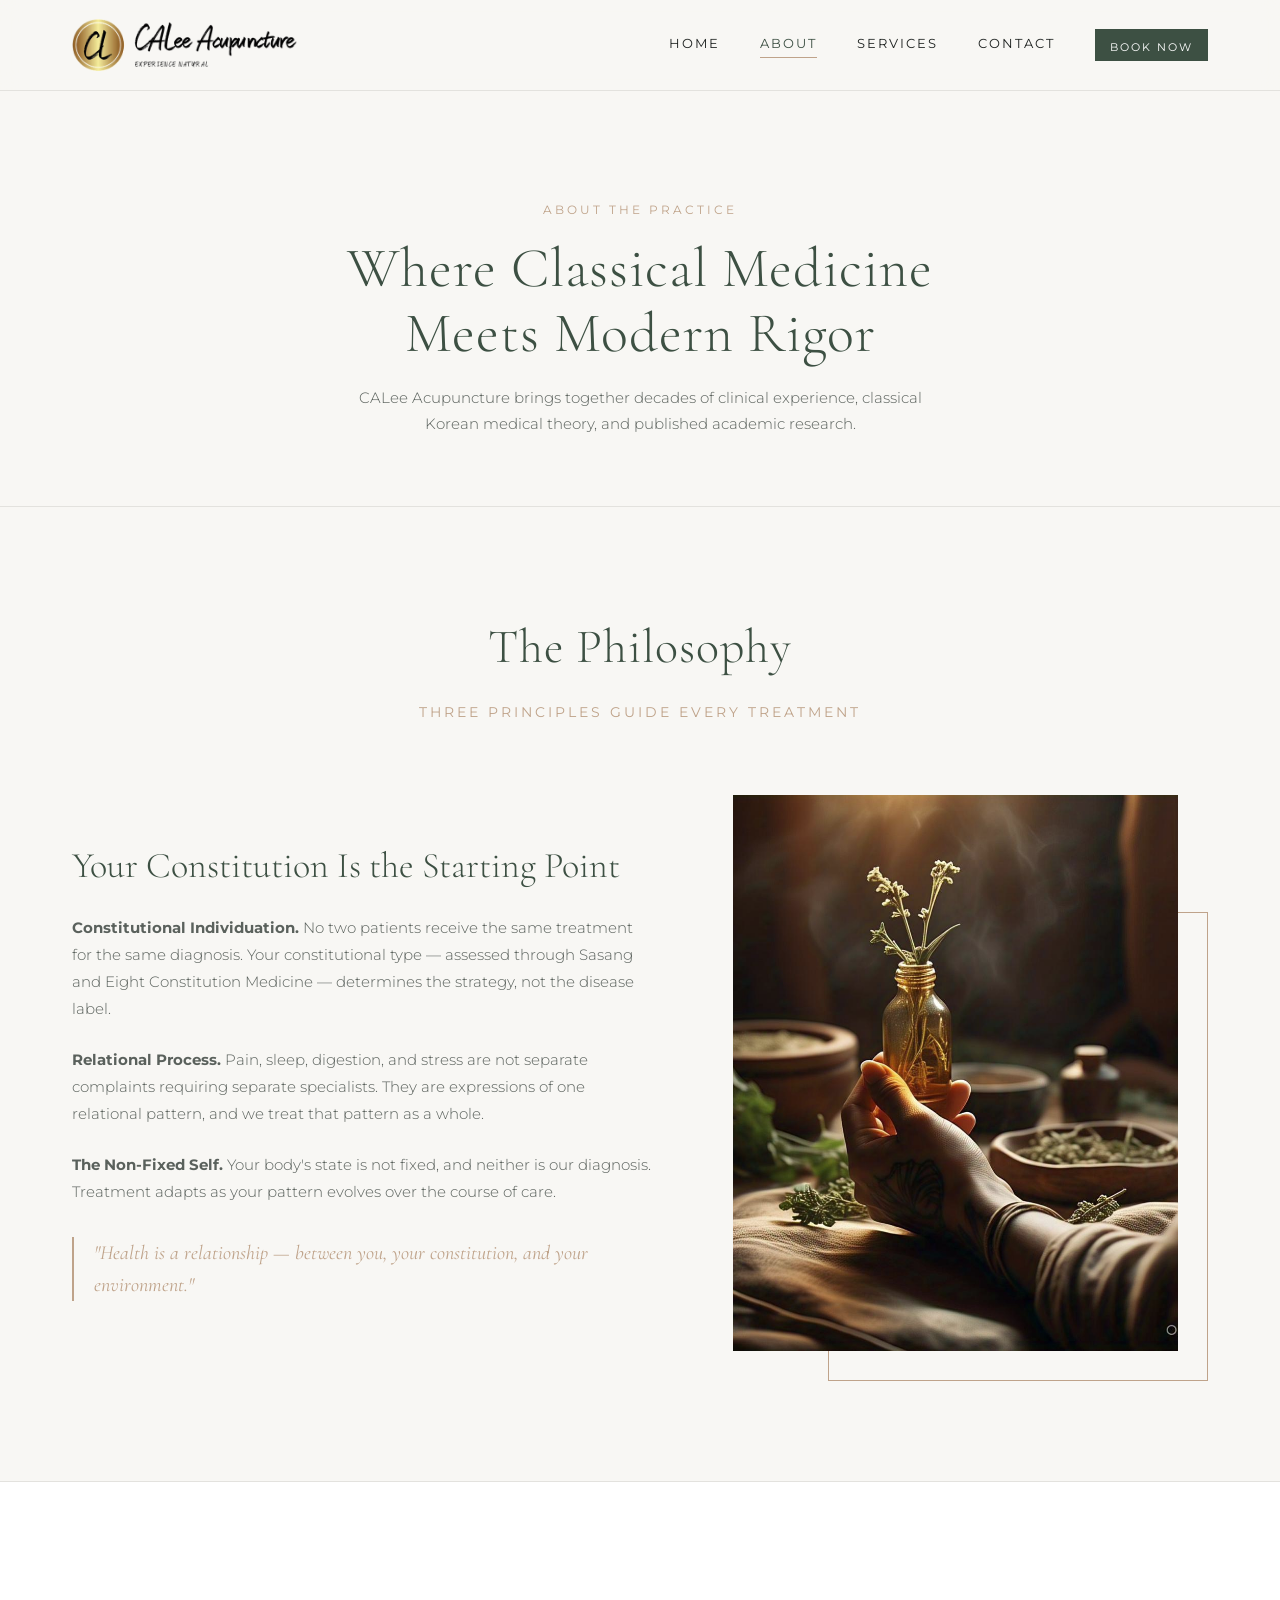
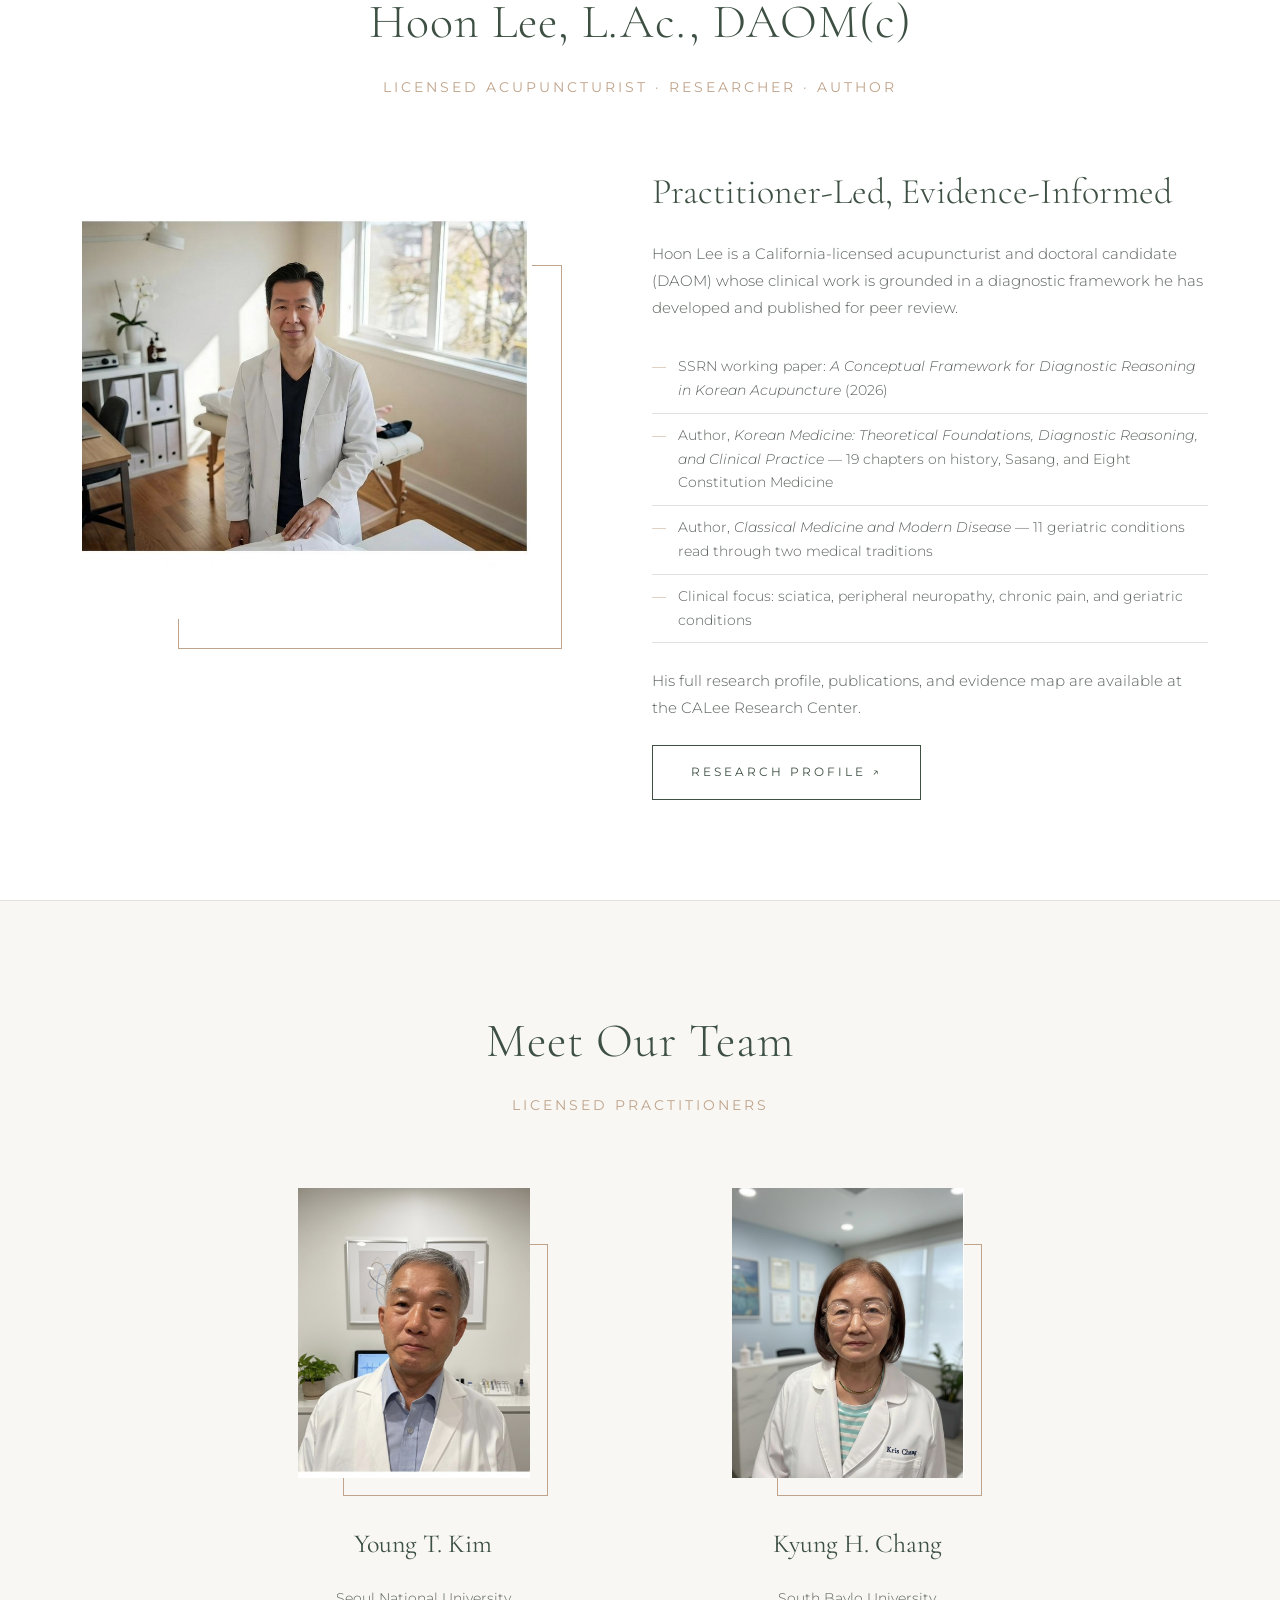
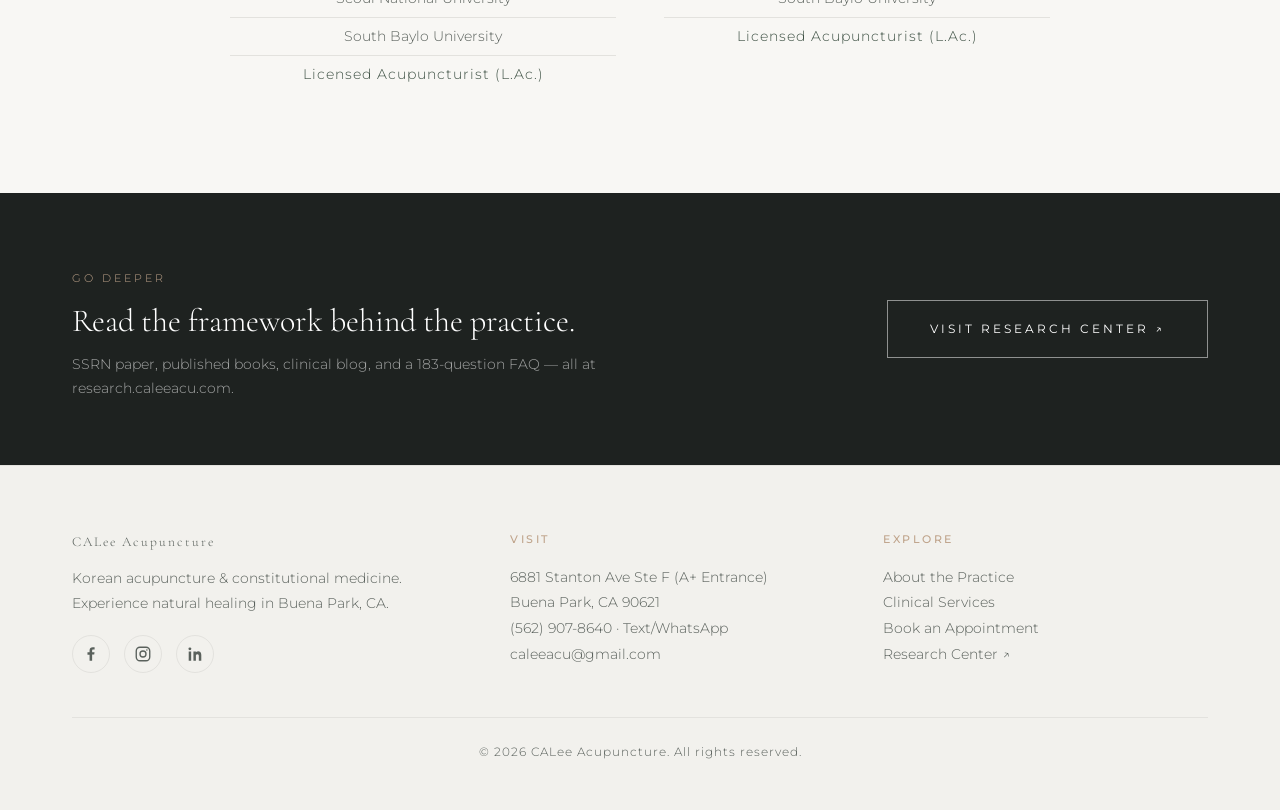
==== about.html @ 3ad93e59 "Add files via upload" ====
<!DOCTYPE html>
<html lang="en">
<head>
<meta charset="UTF-8"/>
<meta name="viewport" content="width=device-width, initial-scale=1.0"/>
<title>About — CALee Acupuncture | Hoon Lee, L.Ac., DAOM(c)</title>
<meta name="description" content="Meet Hoon Lee, L.Ac., DAOM(c) — licensed acupuncturist, published researcher, and author. Learn the philosophy behind CALee Acupuncture in Buena Park, CA."/>
<link rel="preconnect" href="https://fonts.googleapis.com"/>
<link rel="preconnect" href="https://fonts.gstatic.com" crossorigin/>
<link href="https://fonts.googleapis.com/css2?family=Cormorant+Garamond:ital,wght@0,300;0,400;0,600;1,400&family=Montserrat:wght@200;300;400;500&display=swap" rel="stylesheet"/>
<link rel="stylesheet" href="assets/clinic.css"/>
<link rel="icon" type="image/png" href="assets/images/logo.png"/>
</head>
<body>
<script src="assets/clinic.js"></script>

<main>
  <section class="page-hero">
    <div class="container">
      <p class="kicker">About the Practice</p>
      <h1>Where Classical Medicine<br/>Meets Modern Rigor</h1>
      <p>CALee Acupuncture brings together decades of clinical experience, classical Korean medical theory, and published academic research.</p>
    </div>
  </section>

  <!-- PHILOSOPHY -->
  <section class="section">
    <div class="container">
      <h2 class="section-title">The Philosophy</h2>
      <p class="section-subtitle">Three principles guide every treatment</p>
      <div class="about-layout">
        <div class="about-text">
          <h3>Your Constitution Is the Starting Point</h3>
          <p><strong>Constitutional Individuation.</strong> No two patients receive the same treatment for the same diagnosis. Your constitutional type — assessed through Sasang and Eight Constitution Medicine — determines the strategy, not the disease label.</p>
          <p><strong>Relational Process.</strong> Pain, sleep, digestion, and stress are not separate complaints requiring separate specialists. They are expressions of one relational pattern, and we treat that pattern as a whole.</p>
          <p><strong>The Non-Fixed Self.</strong> Your body's state is not fixed, and neither is our diagnosis. Treatment adapts as your pattern evolves over the course of care.</p>
          <div class="about-quote">"Health is a relationship — between you, your constitution, and your environment."</div>
        </div>
        <div class="about-img-frame">
          <img src="assets/images/service-targeted-care.jpg" alt="Herbal preparation in warm light — targeted care rooted in wisdom"/>
        </div>
      </div>
    </div>
  </section>

  <!-- PRACTITIONER -->
  <section class="section" style="background:#fff;border-top:1px solid var(--border);border-bottom:1px solid var(--border);">
    <div class="container">
      <h2 class="section-title">Hoon Lee, L.Ac., DAOM(c)</h2>
      <p class="section-subtitle">Licensed Acupuncturist &middot; Researcher &middot; Author</p>
      <div class="about-layout portrait-row">
        <div class="about-img-frame compact">
          <img src="assets/images/dr-hoon-lee.png" alt="Hoon Lee, L.Ac., in the treatment room at CALee Acupuncture"/>
        </div>
        <div class="about-text">
          <h3>Practitioner-Led, Evidence-Informed</h3>
          <p>Hoon Lee is a California-licensed acupuncturist and doctoral candidate (DAOM) whose clinical work is grounded in a diagnostic framework he has developed and published for peer review.</p>
          <ul class="cred-list">
            <li>SSRN working paper: <em>A Conceptual Framework for Diagnostic Reasoning in Korean Acupuncture</em> (2026)</li>
            <li>Author, <em>Korean Medicine: Theoretical Foundations, Diagnostic Reasoning, and Clinical Practice</em> — 19 chapters on history, Sasang, and Eight Constitution Medicine</li>
            <li>Author, <em>Classical Medicine and Modern Disease</em> — 11 geriatric conditions read through two medical traditions</li>
            <li>Clinical focus: sciatica, peripheral neuropathy, chronic pain, and geriatric conditions</li>
          </ul>
          <p>His full research profile, publications, and evidence map are available at the CALee Research Center.</p>
          <a class="cta-ghost" href="https://research.caleeacu.com/about.html" target="_blank" rel="noopener">Research Profile &#8599;</a>
        </div>
      </div>
    </div>
  </section>

  <!-- TEAM -->
  <section class="section">
    <div class="container">
      <h2 class="section-title">Meet Our Team</h2>
      <p class="section-subtitle">Licensed practitioners</p>
      <div class="team-grid">
        <div class="team-card">
          <div class="team-photo">
            <img src="assets/images/team-young-kim.jpg" alt="Young T. Kim, L.Ac."/>
          </div>
          <h3>Young T. Kim</h3>
          <ul>
            <li>Seoul National University</li>
            <li>South Baylo University</li>
            <li>Licensed Acupuncturist (L.Ac.)</li>
          </ul>
        </div>
        <div class="team-card">
          <div class="team-photo">
            <img src="assets/images/team-kyung-chang.jpg" alt="Kyung H. Chang, L.Ac."/>
          </div>
          <h3>Kyung H. Chang</h3>
          <ul>
            <li>South Baylo University</li>
            <li>Licensed Acupuncturist (L.Ac.)</li>
          </ul>
        </div>
      </div>
    </div>
  </section>

  <!-- RESEARCH CROSS-LINK -->
  <section class="research-strip">
    <div class="container">
      <div>
        <p class="kicker">Go Deeper</p>
        <h3>Read the framework behind the practice.</h3>
        <p>SSRN paper, published books, clinical blog, and a 183-question FAQ — all at research.caleeacu.com.</p>
      </div>
      <a class="cta-button" href="https://research.caleeacu.com" target="_blank" rel="noopener">Visit Research Center &#8599;</a>
    </div>
  </section>
</main>
</body>
</html>
---- assets/clinic.css ----
/* ══════════════════════════════════════════════════════════
   CALee Acupuncture — clinic.css
   caleeacu.com · GitHub Pages ready
   Design system: Forest Sage + Bronze (from premium draft B)
   ══════════════════════════════════════════════════════════ */

:root{
  --bg:#f8f7f4;            /* oatmeal off-white */
  --ink:#1e2220;           /* deep charcoal green-black */
  --muted:#5a615c;         /* soft stone gray */
  --primary:#3d5043;       /* forest sage green */
  --primary-deep:#2b3930;
  --accent:#bfa38a;        /* muted bronze */
  --accent-soft:#f1ebd9;
  --border:#e3e2de;
  --panel:#ffffff;
  --serif:'Cormorant Garamond',Georgia,serif;
  --sans:'Montserrat',system-ui,sans-serif;
  --nav-h:90px;
  --max:1200px;
}

*,*::before,*::after{box-sizing:border-box;margin:0;padding:0;}
html{scroll-behavior:smooth;}
body{
  font-family:var(--sans);background:var(--bg);color:var(--ink);
  line-height:1.7;-webkit-font-smoothing:antialiased;
}
img{max-width:100%;display:block;}
a{color:var(--primary);text-decoration:none;}
:focus-visible{outline:2px solid var(--accent);outline-offset:3px;}
.container{max-width:var(--max);margin:0 auto;padding:0 32px;}

/* ── HEADER ──────────────────────────────────────────────── */
.site-header{
  position:fixed;top:0;left:0;right:0;z-index:1000;
  background:rgba(248,247,244,.92);backdrop-filter:blur(12px);
  -webkit-backdrop-filter:blur(12px);
  border-bottom:1px solid var(--border);
}
.nav-wrapper{display:flex;justify-content:space-between;align-items:center;height:var(--nav-h);}
.brand{display:flex;align-items:center;gap:12px;}
.brand img{height:52px;width:auto;}
.brand-text{font-family:var(--serif);font-size:22px;letter-spacing:2px;color:var(--primary);line-height:1.1;}
.brand-text span{
  display:block;font-family:var(--sans);font-weight:300;font-size:10px;
  letter-spacing:4px;color:var(--accent);text-transform:uppercase;margin-top:2px;
}
.site-nav{display:flex;align-items:center;gap:40px;}
.site-nav a{
  font-size:13px;font-weight:400;text-transform:uppercase;letter-spacing:2px;
  color:var(--ink);position:relative;padding-bottom:4px;transition:color .3s;
}
.site-nav a::after{
  content:'';position:absolute;bottom:0;left:0;width:0;height:1px;
  background:var(--accent);transition:width .3s;
}
.site-nav a:hover,.site-nav a.active{color:var(--primary);}
.site-nav a:hover::after,.site-nav a.active::after{width:100%;}
.nav-research{
  font-size:11px!important;border:1px solid var(--border);padding:8px 14px 6px;
  color:var(--muted)!important;
}
.nav-research::after{display:none;}
.nav-research:hover{border-color:var(--accent);color:var(--primary)!important;}
.nav-toggle{
  display:none;background:none;border:none;color:var(--primary);
  font-size:26px;line-height:1;padding:6px;cursor:pointer;
}
main{margin-top:var(--nav-h);}

/* ── PAGE HERO (interior pages) ──────────────────────────── */
.page-hero{padding:90px 0 70px;text-align:center;border-bottom:1px solid var(--border);}
.page-hero .kicker{
  font-size:12px;text-transform:uppercase;letter-spacing:3px;
  color:var(--accent);margin-bottom:16px;font-weight:400;
}
.page-hero h1{
  font-family:var(--serif);font-size:clamp(38px,5vw,56px);
  font-weight:300;color:var(--primary);letter-spacing:1px;line-height:1.15;
}
.page-hero p{max-width:620px;margin:20px auto 0;color:var(--muted);font-weight:300;font-size:15px;}

/* ── SECTIONS ────────────────────────────────────────────── */
.section{padding:100px 0;}
.section-title{
  font-family:var(--serif);font-size:clamp(34px,4vw,48px);font-weight:300;
  color:var(--primary);margin-bottom:12px;text-align:center;letter-spacing:1px;
}
.section-subtitle{
  font-size:14px;text-transform:uppercase;letter-spacing:3px;
  color:var(--accent);text-align:center;margin-bottom:70px;font-weight:400;
}

/* ── HOME HERO ───────────────────────────────────────────── */
.hero-banner{
  position:relative;min-height:calc(100vh - var(--nav-h));
  display:flex;align-items:center;justify-content:center;text-align:center;
  color:#fff;background-size:cover;background-position:center;
  background-image:linear-gradient(rgba(30,34,32,.52),rgba(30,34,32,.32)),
    url('images/hero-still-life.jpg');
}
.hero-content{max-width:850px;padding:100px 24px;}
.hero-content h1{
  font-family:var(--serif);font-size:clamp(44px,6.5vw,68px);font-weight:300;
  line-height:1.15;margin-bottom:24px;letter-spacing:1px;
}
.hero-content h1 em{font-style:italic;font-weight:400;color:var(--accent-soft);}
.hero-content .hero-line{
  font-size:15px;letter-spacing:2.5px;font-weight:300;text-transform:uppercase;
  margin-bottom:44px;color:#e3e2de;
}
.hero-badges{
  display:flex;gap:14px;justify-content:center;flex-wrap:wrap;margin-top:36px;
}
.hero-badges span{
  font-size:11px;letter-spacing:2px;text-transform:uppercase;
  border:1px solid rgba(255,255,255,.35);padding:8px 16px 6px;color:#f1ebd9;
}

/* ── BUTTONS ─────────────────────────────────────────────── */
.cta-button{
  display:inline-block;padding:18px 42px;background:transparent;color:#fff;
  border:1px solid rgba(255,255,255,.85);text-transform:uppercase;
  font-size:12px;letter-spacing:3px;transition:all .4s;cursor:pointer;
}
.cta-button:hover{background:#fff;color:var(--ink);border-color:#fff;}
.cta-solid{
  display:inline-block;padding:16px 38px;background:var(--primary);color:#fff;
  border:1px solid var(--primary);text-transform:uppercase;
  font-size:12px;letter-spacing:3px;transition:background .3s;cursor:pointer;
}
.cta-solid:hover{background:var(--primary-deep);}
.cta-ghost{
  display:inline-block;padding:16px 38px;background:transparent;color:var(--primary);
  border:1px solid var(--primary);text-transform:uppercase;
  font-size:12px;letter-spacing:3px;transition:all .3s;cursor:pointer;
}
.cta-ghost:hover{background:var(--primary);color:#fff;}

/* ── ABOUT / PHILOSOPHY SPLIT ────────────────────────────── */
.about-layout{
  display:grid;grid-template-columns:1.1fr .9fr;gap:80px;align-items:center;
}
.about-img-frame{position:relative;padding-right:30px;padding-bottom:30px;}
.about-img-frame::after{
  content:'';position:absolute;right:0;bottom:0;width:80%;height:80%;
  border:1px solid var(--accent);z-index:1;
}
.about-img-frame img{
  width:100%;aspect-ratio:4/5;object-fit:cover;position:relative;z-index:2;
  filter:grayscale(12%);
}
.about-text h3{
  font-family:var(--serif);font-size:clamp(28px,3vw,36px);font-weight:300;
  color:var(--primary);margin-bottom:24px;line-height:1.3;
}
.about-text p{color:var(--muted);font-size:15px;margin-bottom:24px;font-weight:300;line-height:1.8;}
.about-quote{
  font-family:var(--serif);font-style:italic;font-size:20px;color:var(--accent);
  border-left:2px solid var(--accent);padding-left:20px;margin:32px 0;line-height:1.6;
}

/* ── CREDENTIAL LIST (About page) ────────────────────────── */
.cred-list{list-style:none;margin:8px 0 24px;}
.cred-list li{
  position:relative;padding:10px 0 10px 26px;color:var(--muted);
  font-size:14px;font-weight:300;border-bottom:1px solid var(--border);
}
.cred-list li::before{
  content:'—';position:absolute;left:0;color:var(--accent);
}

/* ── SERVICE CARDS ───────────────────────────────────────── */
.service-grid{display:grid;grid-template-columns:repeat(3,1fr);gap:40px;}
.service-card{
  background:var(--panel);border:1px solid var(--border);
  overflow:hidden;transition:transform .4s ease,box-shadow .4s ease;
  display:flex;flex-direction:column;
}
.service-card:hover{transform:translateY(-8px);box-shadow:0 20px 40px rgba(61,80,67,.08);}
.service-img-wrapper{width:100%;height:280px;overflow:hidden;}
.service-img-wrapper img{
  width:100%;height:100%;object-fit:cover;transition:transform .6s ease;
}
.service-card:hover .service-img-wrapper img{transform:scale(1.05);}
.service-info{padding:40px 32px;flex:1;display:flex;flex-direction:column;}
.service-info h3{
  font-family:var(--serif);font-size:24px;font-weight:400;
  color:var(--primary);margin-bottom:16px;
}
.service-info p{font-size:14px;color:var(--muted);font-weight:300;line-height:1.7;flex:1;}
.service-info .tag-row{margin-top:22px;display:flex;flex-wrap:wrap;gap:8px;}
.service-info .tag{
  font-size:10px;letter-spacing:1.5px;text-transform:uppercase;
  color:var(--primary);background:var(--accent-soft);padding:6px 12px 4px;
}

/* ── CONDITIONS BAND ─────────────────────────────────────── */
.conditions-band{background:var(--panel);border-top:1px solid var(--border);border-bottom:1px solid var(--border);}
.conditions-grid{display:grid;grid-template-columns:repeat(3,1fr);gap:1px;background:var(--border);}
.condition-cell{background:var(--panel);padding:44px 36px;}
.condition-cell h4{
  font-family:var(--serif);font-size:21px;font-weight:400;color:var(--primary);margin-bottom:10px;
}
.condition-cell p{font-size:13.5px;color:var(--muted);font-weight:300;}

/* ── INSURANCE STRIP ─────────────────────────────────────── */
.insurance-strip{background:var(--primary);color:#fff;padding:56px 0;text-align:center;}
.insurance-strip h3{
  font-family:var(--serif);font-size:28px;font-weight:300;margin-bottom:10px;letter-spacing:.5px;
}
.insurance-strip p{color:rgba(255,255,255,.75);font-weight:300;font-size:14px;max-width:640px;margin:0 auto 28px;}

/* ── RESEARCH STRIP (cross-link) ─────────────────────────── */
.research-strip{background:var(--ink);color:#fff;padding:64px 0;}
.research-strip .container{
  display:flex;flex-wrap:wrap;gap:28px;align-items:center;justify-content:space-between;
}
.research-strip .kicker{
  font-size:11px;letter-spacing:3px;text-transform:uppercase;color:var(--accent);margin-bottom:12px;
}
.research-strip h3{
  font-family:var(--serif);font-size:clamp(24px,3vw,32px);font-weight:300;line-height:1.3;max-width:560px;
}
.research-strip p{color:rgba(255,255,255,.6);font-weight:300;font-size:14px;max-width:560px;margin-top:12px;}
.research-strip a.cta-button{border-color:rgba(255,255,255,.5);}

/* ── CONTACT ─────────────────────────────────────────────── */
.contact-layout{display:grid;grid-template-columns:.9fr 1.1fr;gap:80px;}
.contact-details h3{
  font-family:var(--serif);font-size:32px;font-weight:300;color:var(--primary);margin-bottom:36px;
}
.contact-item{margin-bottom:36px;}
.contact-item label{
  display:block;font-size:11px;text-transform:uppercase;letter-spacing:2px;
  color:var(--accent);margin-bottom:8px;font-weight:500;
}
.contact-item p{font-size:15px;color:var(--ink);font-weight:300;}
.contact-item a{color:var(--primary);border-bottom:1px solid var(--accent);}
.contact-form-panel{background:var(--panel);border:1px solid var(--border);padding:48px;}
.form-row{display:grid;grid-template-columns:1fr 1fr;gap:24px;}
.form-group{display:flex;flex-direction:column;gap:8px;margin-bottom:24px;}
.form-group label{
  font-size:12px;text-transform:uppercase;letter-spacing:1px;color:var(--muted);font-weight:400;
}
.form-group input,.form-group textarea{
  padding:14px;border:1px solid var(--border);background:#fafaf9;
  font-family:var(--sans);font-size:14px;color:var(--ink);outline:none;transition:all .3s;
}
.form-group input:focus,.form-group textarea:focus{border-color:var(--accent);background:#fff;}
.submit-btn{
  width:100%;padding:18px;background:var(--primary);color:#fff;border:none;
  text-transform:uppercase;font-size:12px;letter-spacing:2px;
  transition:background-color .3s;cursor:pointer;font-family:var(--sans);
}
.submit-btn:hover{background:var(--primary-deep);}
.map-frame{margin-top:56px;border:1px solid var(--border);}
.map-frame iframe{display:block;width:100%;height:380px;border:0;}

/* ── FOOTER ──────────────────────────────────────────────── */
.site-footer{border-top:1px solid var(--border);background:#f2f1ed;padding:64px 0 48px;}
.footer-grid{display:grid;grid-template-columns:1.2fr 1fr 1fr;gap:48px;margin-bottom:44px;}
.footer-grid h4{
  font-size:11px;text-transform:uppercase;letter-spacing:2.5px;
  color:var(--accent);margin-bottom:16px;font-weight:500;
}
.footer-grid p,.footer-grid a{
  display:block;font-size:13.5px;color:var(--muted);font-weight:300;line-height:1.9;
}
.footer-grid a:hover{color:var(--primary);}
.footer-brand{font-family:var(--serif);font-size:20px;letter-spacing:2px;color:var(--primary);margin-bottom:10px;}
.footer-bottom{
  border-top:1px solid var(--border);padding-top:24px;text-align:center;
  font-size:12px;letter-spacing:1px;color:var(--muted);font-weight:300;
}

/* ── RESPONSIVE ──────────────────────────────────────────── */
@media(max-width:992px){
  .service-grid{grid-template-columns:1fr;gap:32px;}
  .about-layout,.contact-layout{grid-template-columns:1fr;gap:50px;}
  .conditions-grid{grid-template-columns:1fr;}
  .footer-grid{grid-template-columns:1fr;gap:32px;}
}
@media(max-width:860px){
  :root{--nav-h:76px;}
  .nav-toggle{display:block;}
  .site-nav{
    display:none;position:absolute;top:var(--nav-h);left:0;right:0;
    flex-direction:column;align-items:flex-start;gap:0;
    background:var(--bg);border-bottom:1px solid var(--border);padding:12px 32px 20px;
  }
  .site-nav.open{display:flex;}
  .site-nav a{width:100%;padding:13px 0;}
  .nav-research{margin-top:8px;}
  .brand img{height:42px;}
  .brand-text{font-size:18px;}
  .section{padding:72px 0;}
  .contact-form-panel{padding:32px 24px;}
  .form-row{grid-template-columns:1fr;gap:0;}
}
@media(prefers-reduced-motion:reduce){
  *{transition:none!important;animation:none!important;}
  html{scroll-behavior:auto;}
}

/* ══ v2 additions — real content components ══════════════════ */

/* ── HERO trigger box ── */
.hero-trigger{
  max-width:640px;margin:0 auto 40px;text-align:left;
  font-size:14.5px;font-weight:300;line-height:1.75;color:#e9e7e1;
  padding:18px 22px;border-left:2px solid var(--accent);
  background:rgba(30,34,32,.45);
}
.hero-trigger strong{display:block;font-family:var(--serif);font-weight:400;font-size:19px;color:var(--accent-soft);margin-bottom:6px;letter-spacing:.5px;}

/* ── CONDITION TAGS ── */
.condition-tags{display:flex;flex-wrap:wrap;gap:10px;justify-content:center;}
.condition-tag{
  font-family:var(--sans);font-size:12px;font-weight:400;
  letter-spacing:1.5px;text-transform:uppercase;
  padding:10px 20px 8px;border:1px solid var(--border);
  background:var(--panel);color:var(--muted);cursor:pointer;
  transition:all .3s;
}
.condition-tag:hover{border-color:var(--accent);color:var(--primary);background:var(--accent-soft);}

/* ── GOOD FIT GRID ── */
.fit-grid{display:grid;grid-template-columns:repeat(3,1fr);gap:1px;background:var(--border);border:1px solid var(--border);}
.fit-cell{background:var(--panel);padding:36px 30px;}
.fit-cell h4{font-family:var(--serif);font-size:20px;font-weight:400;color:var(--primary);margin-bottom:8px;}
.fit-cell p{font-size:13.5px;color:var(--muted);font-weight:300;line-height:1.7;}

/* ── FIRST VISIT ── */
.first-visit{
  border:1px solid var(--accent);background:var(--accent-soft);
  padding:44px 40px;margin-bottom:56px;
}
.first-visit h3{font-family:var(--serif);font-size:26px;font-weight:400;color:var(--primary);margin-bottom:10px;}
.first-visit>p{font-size:14px;color:var(--muted);font-weight:300;max-width:720px;margin-bottom:28px;}
.fv-steps{display:grid;grid-template-columns:repeat(3,1fr);gap:32px;}
.fv-step{display:flex;gap:14px;align-items:flex-start;}
.fv-num{
  font-family:var(--serif);font-size:22px;color:var(--accent);
  border:1px solid var(--accent);border-radius:50%;
  width:38px;height:38px;display:flex;align-items:center;justify-content:center;
  flex-shrink:0;
}
.fv-text{font-size:13.5px;color:var(--muted);font-weight:300;line-height:1.6;}
.fv-text strong{display:block;font-family:var(--serif);font-weight:400;font-size:17px;color:var(--ink);margin-bottom:4px;}

/* ── PRICING CARDS ── */
.pricing-grid{display:grid;grid-template-columns:repeat(3,1fr);gap:32px;}
.price-card{
  background:var(--panel);border:1px solid var(--border);
  padding:36px 32px 28px;display:flex;flex-direction:column;
  transition:transform .4s ease,box-shadow .4s ease;
}
.price-card:hover{transform:translateY(-6px);box-shadow:0 20px 40px rgba(61,80,67,.08);}
.price-card.featured{border-color:var(--primary);border-top:3px solid var(--primary);}
.badge-top{
  align-self:flex-start;font-size:10px;letter-spacing:2px;text-transform:uppercase;
  padding:6px 12px 4px;border:1px solid var(--border);color:var(--muted);
  margin-bottom:20px;
}
.price-card.featured .badge-top{background:var(--primary);border-color:var(--primary);color:#fff;}
.svc-name{font-family:var(--serif);font-size:24px;font-weight:400;color:var(--primary);line-height:1.25;margin-bottom:12px;}
.svc-desc{font-size:13.5px;color:var(--muted);font-weight:300;line-height:1.75;flex:1;margin-bottom:20px;}
.svc-conditions{display:flex;flex-wrap:wrap;gap:6px;margin-bottom:22px;}
.svc-tag{font-size:10px;letter-spacing:1.5px;text-transform:uppercase;color:var(--primary);background:var(--accent-soft);padding:5px 10px 3px;}
.svc-footer{
  display:flex;align-items:baseline;justify-content:space-between;
  padding-top:18px;border-top:1px solid var(--border);margin-top:auto;
}
.svc-price{font-family:var(--serif);font-size:30px;font-weight:400;color:var(--ink);}
.svc-price small{font-family:var(--sans);font-size:11px;font-weight:300;color:var(--muted);letter-spacing:1px;text-transform:uppercase;margin-left:6px;}
.svc-price.by-consult{font-size:16px;font-family:var(--sans);font-weight:300;color:var(--muted);}
.svc-duration{font-size:11px;letter-spacing:1.5px;text-transform:uppercase;color:var(--accent);}

/* ── WHY DIFFERENT (dark) ── */
.why-strip{background:var(--ink);color:#fff;padding:100px 0;}
.why-strip .container{display:grid;grid-template-columns:1.1fr .9fr;gap:72px;align-items:start;}
.why-strip h2{font-family:var(--serif);font-size:clamp(30px,3.5vw,42px);font-weight:300;line-height:1.25;margin-bottom:20px;}
.why-strip p{color:rgba(255,255,255,.65);font-weight:300;font-size:14.5px;line-height:1.8;margin-bottom:16px;}
.why-strip a{color:var(--accent);border-bottom:1px solid var(--accent);padding-bottom:2px;}
.why-points{display:flex;flex-direction:column;}
.why-point{
  display:flex;gap:16px;align-items:baseline;
  padding:16px 0;border-bottom:1px solid rgba(255,255,255,.1);
  font-size:14px;font-weight:300;color:rgba(255,255,255,.8);
}
.why-point::before{content:'—';color:var(--accent);flex-shrink:0;}

/* ── DECISION ANCHOR ── */
.decision-anchor{
  max-width:680px;margin:0 auto 48px;text-align:left;
  padding:32px 36px;background:var(--panel);border:1px solid var(--border);
  border-left:2px solid var(--accent);
  font-size:14.5px;font-weight:300;color:var(--muted);line-height:1.8;
}
.decision-anchor strong{
  display:block;font-family:var(--serif);font-weight:400;font-size:22px;
  color:var(--primary);margin-bottom:8px;
}

/* ── CONTACT ACTIONS ── */
.contact-actions{display:flex;flex-direction:column;gap:14px;}
.ca{
  display:flex;align-items:center;gap:18px;
  padding:22px 26px;border:1px solid var(--border);background:var(--panel);
  transition:all .3s;
}
.ca:hover{border-color:var(--accent);transform:translateY(-2px);box-shadow:0 12px 28px rgba(61,80,67,.07);}
.ca.primary{border-color:var(--primary);border-left:3px solid var(--primary);}
.ca-icon{font-size:22px;flex-shrink:0;}
.ca-label{display:block;font-family:var(--serif);font-size:19px;font-weight:400;color:var(--ink);line-height:1.3;}
.ca.primary .ca-label{color:var(--primary);}
.ca-sub{display:block;font-size:11px;letter-spacing:1.5px;text-transform:uppercase;color:var(--muted);font-weight:300;margin-top:3px;}
.ins-note{
  margin-top:6px;padding:20px 24px;border:1px dashed var(--accent);
  font-size:13px;font-weight:300;color:var(--muted);line-height:1.75;
}
.ins-note strong{color:var(--primary);font-weight:500;}

/* ── INSURANCE 3-CARD ── */
.ins-grid{display:grid;grid-template-columns:repeat(3,1fr);gap:32px;margin-bottom:32px;}
.ins-card{background:var(--panel);border:1px solid var(--border);padding:32px 28px;}
.ins-card h4{font-family:var(--serif);font-size:20px;font-weight:400;color:var(--primary);margin-bottom:8px;}
.ins-card p{font-size:13.5px;color:var(--muted);font-weight:300;line-height:1.7;}

/* ── DIRECTIONS (지도 iframe 대체) ── */
.directions-panel{
  background:var(--panel);border:1px solid var(--border);
  padding:44px 40px;margin-top:56px;
  display:flex;flex-wrap:wrap;gap:36px;align-items:center;justify-content:space-between;
}
.directions-panel h3{font-family:var(--serif);font-size:26px;font-weight:300;color:var(--primary);margin-bottom:8px;}
.directions-panel p{font-size:14px;font-weight:300;color:var(--muted);line-height:1.8;}
.directions-panel .entrance{color:var(--accent);}

/* responsive for v2 */
@media(max-width:992px){
  .pricing-grid,.ins-grid{grid-template-columns:1fr;gap:24px;}
  .fit-grid{grid-template-columns:1fr;}
  .fv-steps{grid-template-columns:1fr;gap:20px;}
  .why-strip .container{grid-template-columns:1fr;gap:44px;}
  .first-visit{padding:32px 24px;}
}

/* ── v3: compact portrait & contact image ── */
.about-img-frame.compact{max-width:340px;margin:0 auto;}
@media(min-width:993px){
  .about-layout.portrait-row{grid-template-columns:340px 1fr;align-items:start;}
}
.contact-photo{position:relative;margin-top:40px;padding-left:26px;padding-bottom:26px;}
.contact-photo::before{
  content:'';position:absolute;left:0;bottom:0;width:80%;height:80%;
  border:1px solid var(--accent);
}
.contact-photo img{
  width:100%;aspect-ratio:1/1;object-fit:cover;position:relative;filter:grayscale(10%);
}

/* ── v4: smaller portrait, team grid, contact hero bg ── */
.about-img-frame.compact{max-width:480px;}
@media(min-width:993px){
  .about-layout.portrait-row{grid-template-columns:500px 1fr;}
}
.about-img-frame.compact img{aspect-ratio:1/1;}

/* TEAM */
.team-grid{display:grid;grid-template-columns:repeat(2,1fr);gap:48px;max-width:820px;margin:0 auto;}
.team-card{text-align:center;}
.team-card .team-photo{
  position:relative;max-width:250px;margin:0 auto 26px;
  padding-right:18px;padding-bottom:18px;
}
.team-card .team-photo::after{
  content:'';position:absolute;right:0;bottom:0;width:82%;height:82%;
  border:1px solid var(--accent);z-index:1;
}
.team-card .team-photo img{
  width:100%;aspect-ratio:4/5;object-fit:cover;object-position:top;
  position:relative;z-index:2;filter:grayscale(12%);
}
.team-card h3{font-family:var(--serif);font-size:26px;font-weight:400;color:var(--primary);margin-bottom:14px;}
.team-card ul{list-style:none;padding:0;}
.team-card li{
  font-size:13.5px;color:var(--muted);font-weight:300;padding:7px 0;
  border-bottom:1px solid var(--border);
}
.team-card li:last-child{border-bottom:none;color:var(--primary);letter-spacing:1px;}
@media(max-width:680px){.team-grid{grid-template-columns:1fr;gap:40px;}}

/* CONTACT HERO with background image */
.page-hero.with-bg{
  border-bottom:none;color:#fff;padding:130px 0 110px;
  background-size:cover;background-position:center;
  background-image:linear-gradient(rgba(30,34,32,.55),rgba(30,34,32,.4)),
    url('images/hero-still-life.jpg');
}
.page-hero.with-bg h1{color:#fff;}
.page-hero.with-bg p{color:#e3e2de;}
.page-hero.with-bg .kicker{color:var(--accent-soft);}

/* ── v5: nav book button & footer socials ── */
.nav-book{
  border-color:var(--primary)!important;background:var(--primary);
  color:#fff!important;
}
.nav-book:hover{background:var(--primary-deep);border-color:var(--primary-deep)!important;color:#fff!important;}
.footer-social{display:flex;gap:14px;margin-top:18px;}
.footer-social a{
  display:inline-flex;align-items:center;justify-content:center;
  width:38px;height:38px;border:1px solid var(--border);border-radius:50%;
  color:var(--muted);transition:all .3s;
}
.footer-social a:hover{border-color:var(--accent);color:var(--primary);transform:translateY(-2px);}
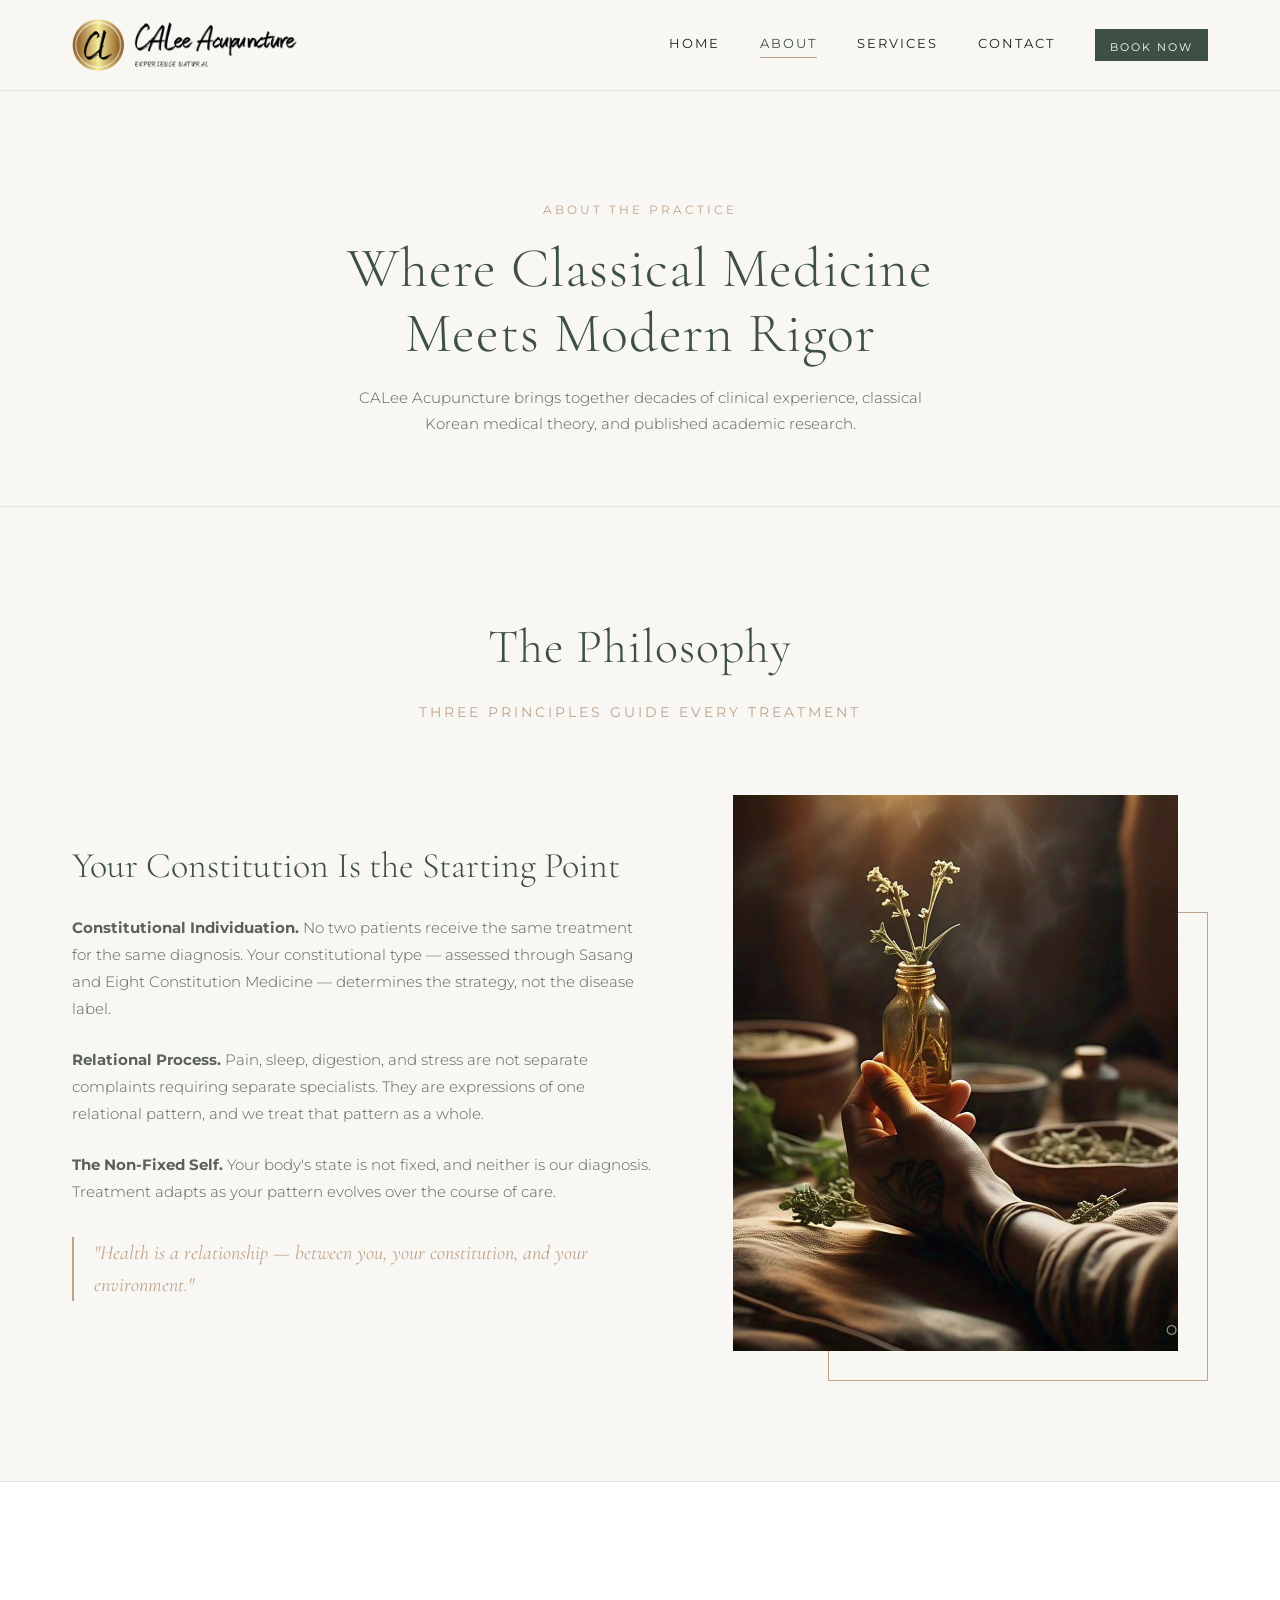
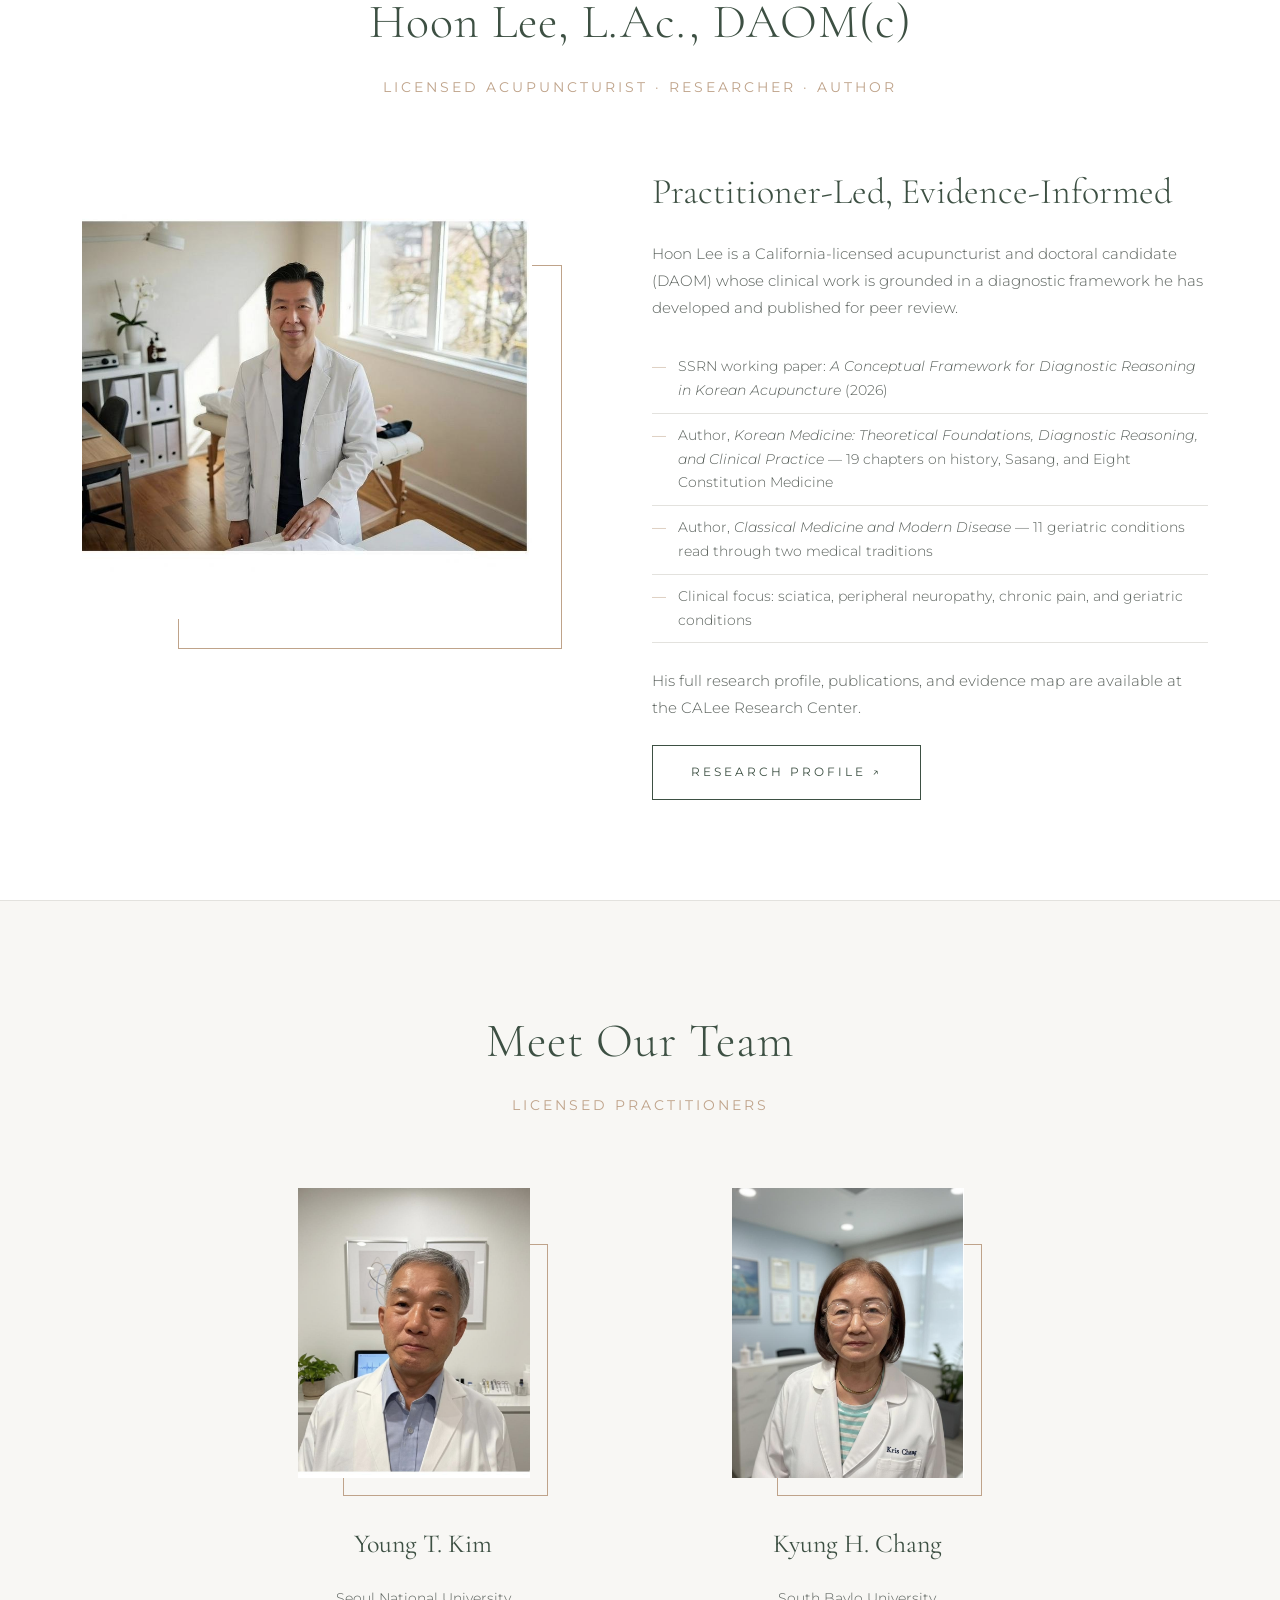
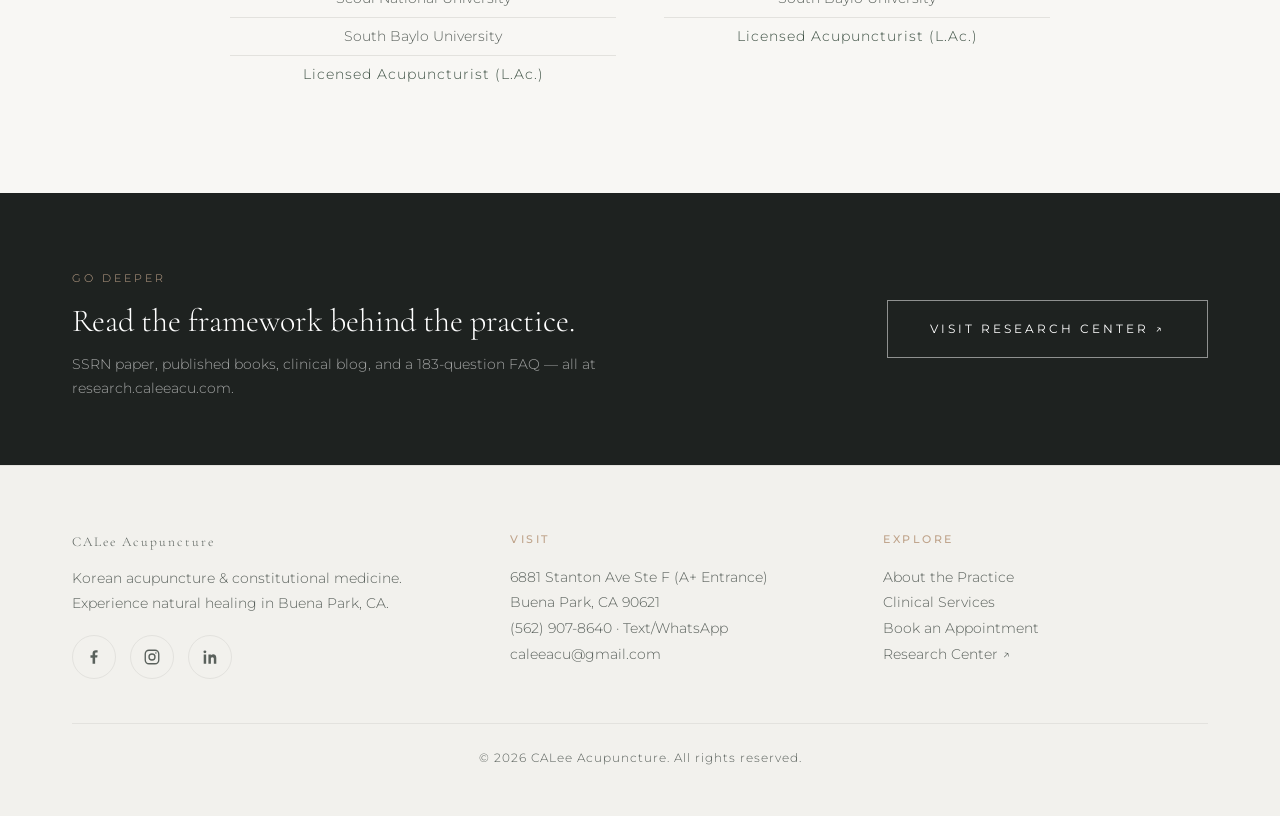
==== commit bcab8cdf: "Add files via upload" ====
--- a/about.html
+++ b/about.html
@@ -3,6 +3,7 @@
 <head>
 <meta charset="UTF-8"/>
 <meta name="viewport" content="width=device-width, initial-scale=1.0"/>
+<meta name="theme-color" content="#f8f7f4"/>
 <title>About — CALee Acupuncture | Hoon Lee, L.Ac., DAOM(c)</title>
 <meta name="description" content="Meet Hoon Lee, L.Ac., DAOM(c) — licensed acupuncturist, published researcher, and author. Learn the philosophy behind CALee Acupuncture in Buena Park, CA."/>
 <link rel="preconnect" href="https://fonts.googleapis.com"/>
@@ -50,7 +51,7 @@
       <p class="section-subtitle">Licensed Acupuncturist &middot; Researcher &middot; Author</p>
       <div class="about-layout portrait-row">
         <div class="about-img-frame compact">
-          <img src="assets/images/dr-hoon-lee.png" alt="Hoon Lee, L.Ac., in the treatment room at CALee Acupuncture"/>
+          <img loading="lazy" decoding="async" src="assets/images/dr-hoon-lee.jpg" alt="Hoon Lee, L.Ac., in the treatment room at CALee Acupuncture"/>
         </div>
         <div class="about-text">
           <h3>Practitioner-Led, Evidence-Informed</h3>
@@ -76,7 +77,7 @@
       <div class="team-grid">
         <div class="team-card">
           <div class="team-photo">
-            <img src="assets/images/team-young-kim.jpg" alt="Young T. Kim, L.Ac."/>
+            <img loading="lazy" decoding="async" src="assets/images/team-young-kim.jpg" alt="Young T. Kim, L.Ac."/>
           </div>
           <h3>Young T. Kim</h3>
           <ul>
@@ -87,7 +88,7 @@
         </div>
         <div class="team-card">
           <div class="team-photo">
-            <img src="assets/images/team-kyung-chang.jpg" alt="Kyung H. Chang, L.Ac."/>
+            <img loading="lazy" decoding="async" src="assets/images/team-kyung-chang.jpg" alt="Kyung H. Chang, L.Ac."/>
           </div>
           <h3>Kyung H. Chang</h3>
           <ul>
--- a/assets/clinic.css
+++ b/assets/clinic.css
@@ -517,3 +517,28 @@
   color:var(--muted);transition:all .3s;
 }
 .footer-social a:hover{border-color:var(--accent);color:var(--primary);transform:translateY(-2px);}
+
+/* ── v6: mobile optimization ── */
+/* 모바일 주소창 변화에 흔들리지 않는 히어로 높이 (svh 지원 브라우저) */
+@supports (height:100svh){
+  .hero-banner{min-height:calc(100svh - var(--nav-h));}
+}
+/* 소셜 아이콘 탭 타겟 44px (Apple/Google 권장) */
+.footer-social a{width:44px;height:44px;}
+/* 소형 화면 타이포/여백 미세조정 */
+@media(max-width:480px){
+  .hero-content{padding:80px 20px;}
+  .hero-content h1{font-size:clamp(34px,9vw,44px);}
+  .hero-badges{gap:8px;}
+  .hero-badges span{font-size:10px;padding:7px 12px 5px;letter-spacing:1.5px;}
+  .hero-trigger{font-size:13.5px;padding:16px 18px;}
+  .page-hero{padding:64px 0 52px;}
+  .page-hero.with-bg{padding:90px 0 76px;}
+  .section-title{font-size:30px;}
+  .container{padding:0 20px;}
+  .cta-button,.cta-solid,.cta-ghost{display:block;text-align:center;padding:16px 24px;}
+  .svc-name{font-size:22px;}
+  .contact-actions .ca{padding:18px 20px;}
+  .directions-panel{padding:32px 24px;}
+  .directions-panel .cta-ghost{width:100%;}
+}
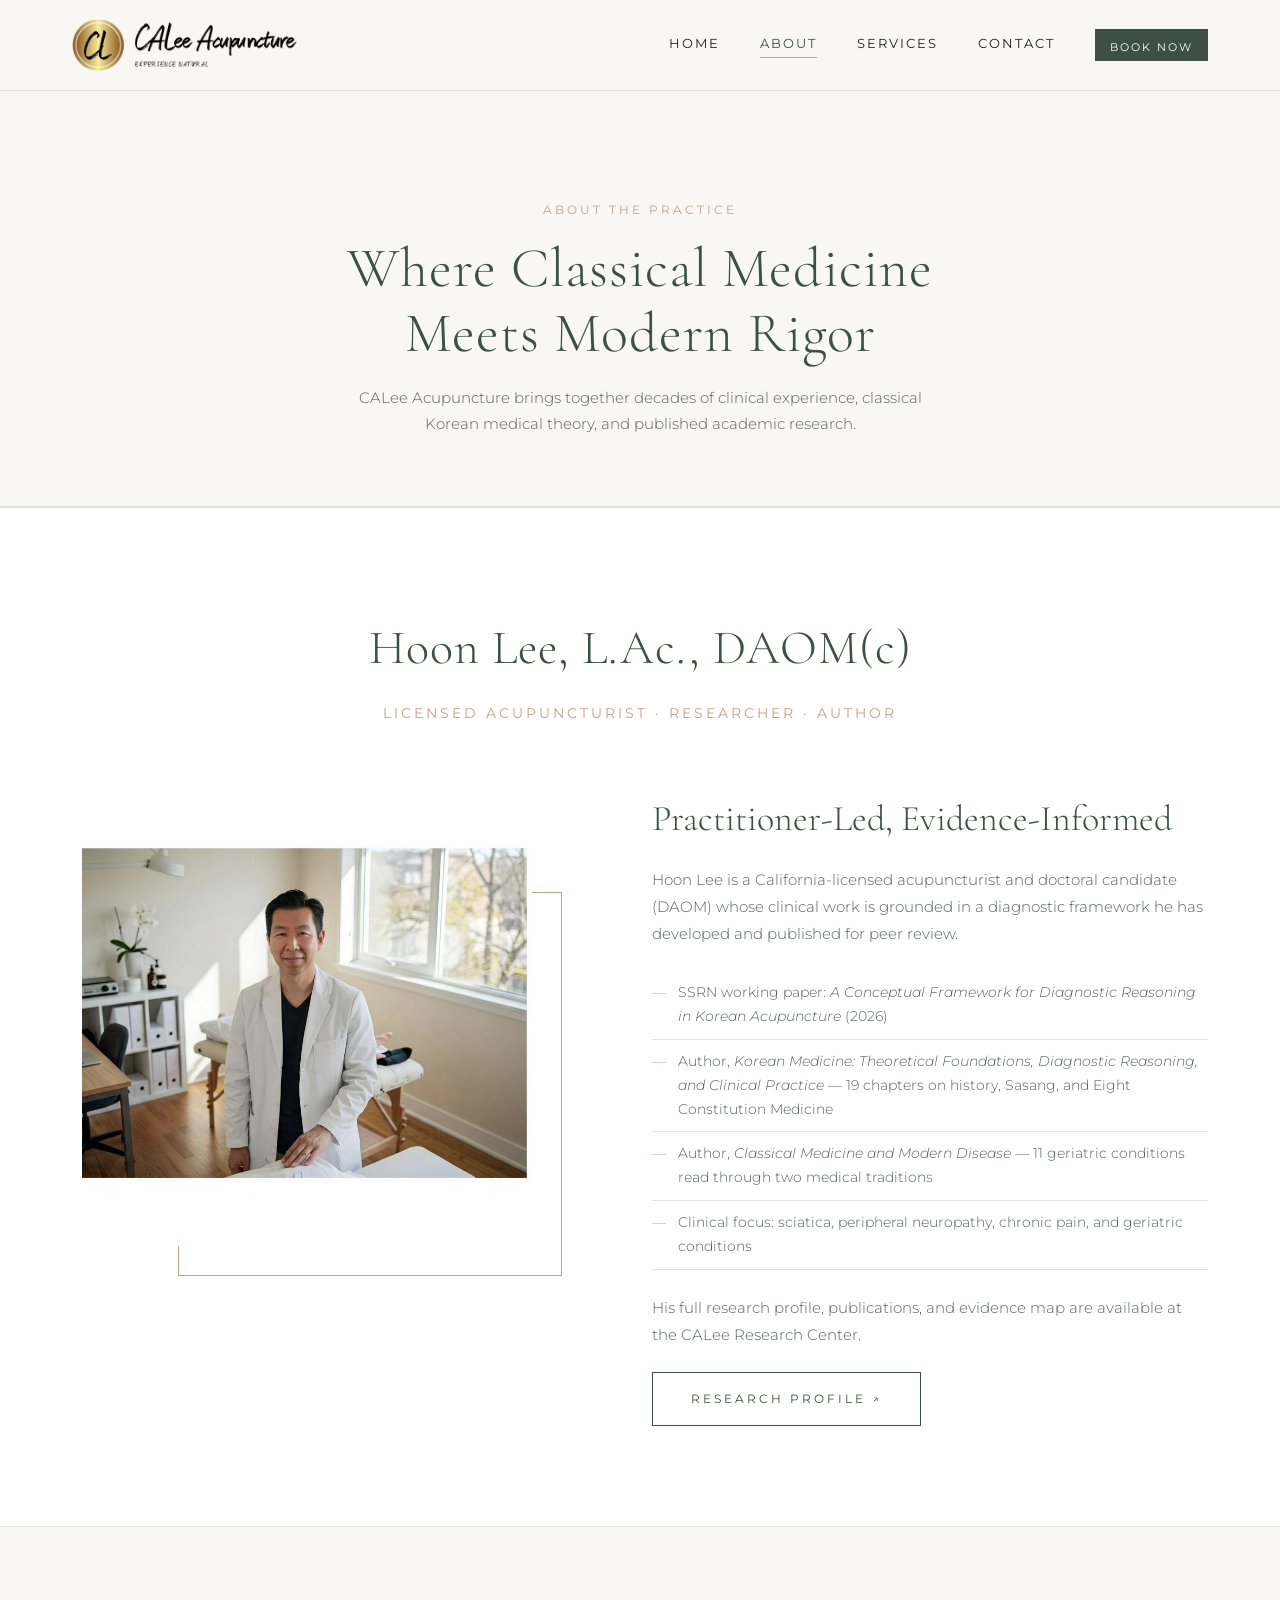
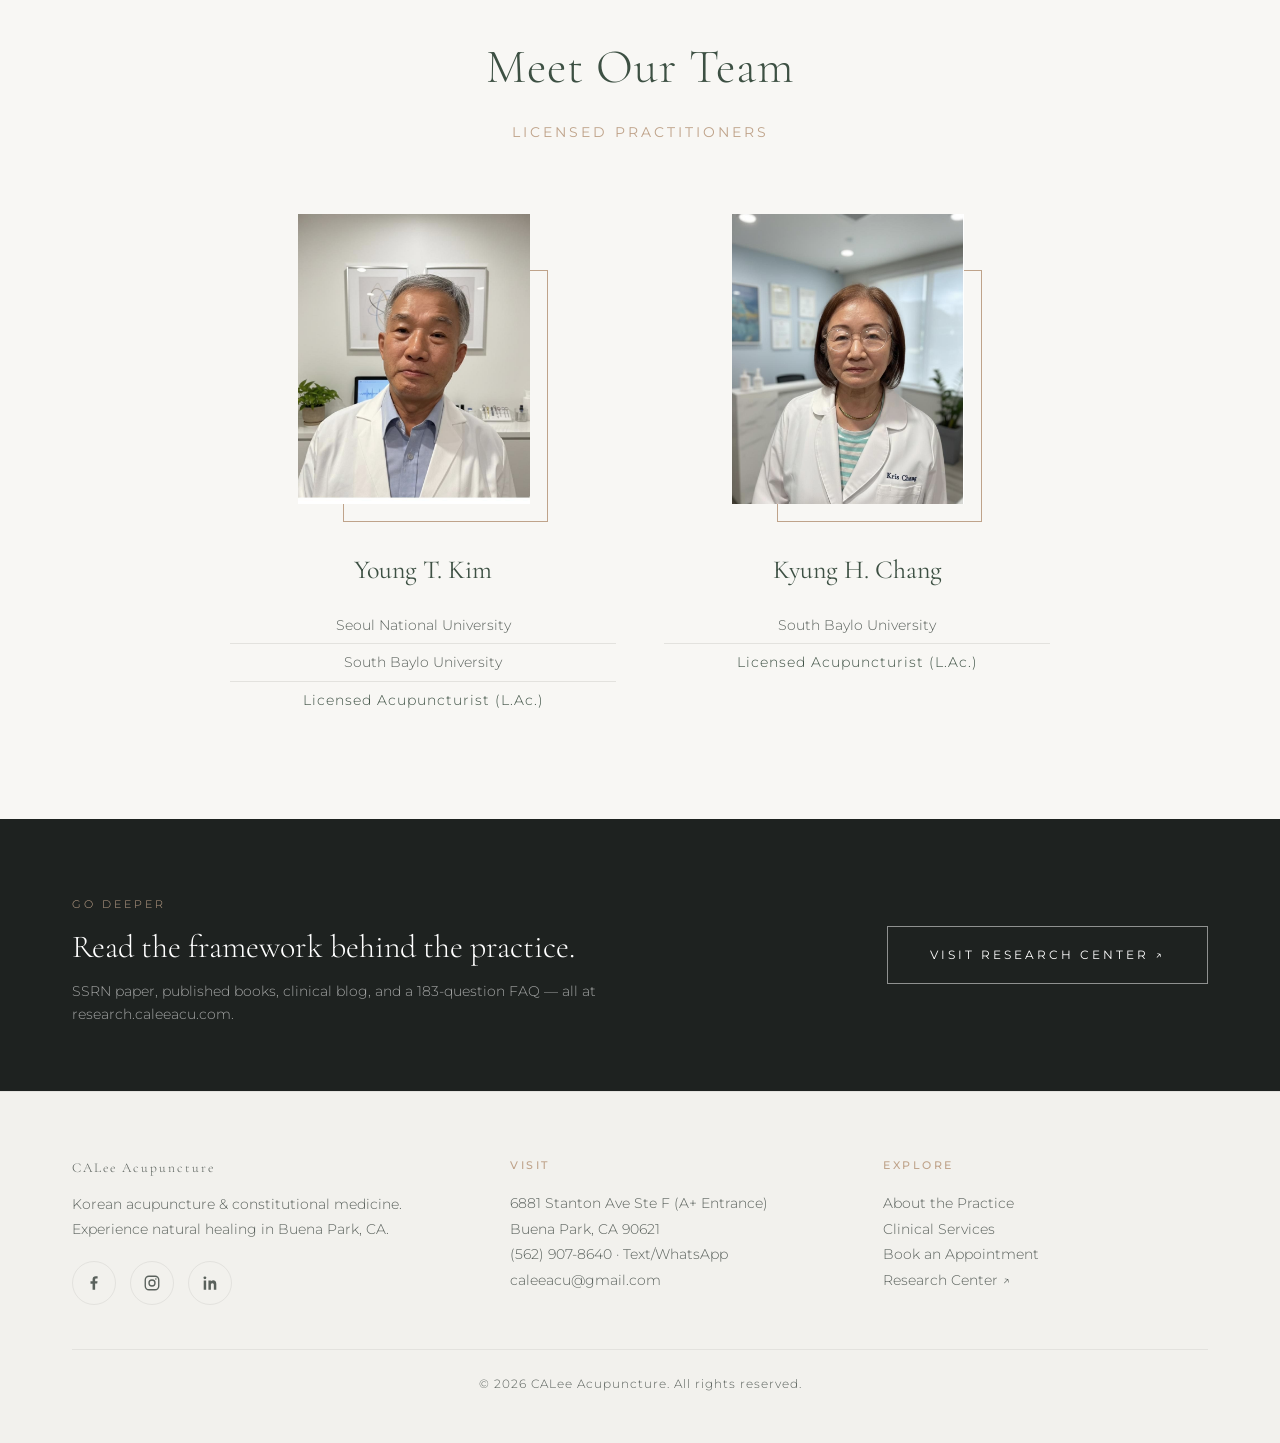
==== commit 224a1bad: "Add files via upload" ====
--- a/about.html
+++ b/about.html
@@ -4,13 +4,23 @@
 <meta charset="UTF-8"/>
 <meta name="viewport" content="width=device-width, initial-scale=1.0"/>
 <meta name="theme-color" content="#f8f7f4"/>
+<!-- Google Analytics -->
+<script async src="https://www.googletagmanager.com/gtag/js?id=G-40LK5S10Z3"></script>
+<script>
+  window.dataLayer = window.dataLayer || [];
+  function gtag(){dataLayer.push(arguments);}
+  gtag('js', new Date());
+  gtag('config', 'G-40LK5S10Z3');
+</script>
+
 <title>About — CALee Acupuncture | Hoon Lee, L.Ac., DAOM(c)</title>
 <meta name="description" content="Meet Hoon Lee, L.Ac., DAOM(c) — licensed acupuncturist, published researcher, and author. Learn the philosophy behind CALee Acupuncture in Buena Park, CA."/>
 <link rel="preconnect" href="https://fonts.googleapis.com"/>
 <link rel="preconnect" href="https://fonts.gstatic.com" crossorigin/>
 <link href="https://fonts.googleapis.com/css2?family=Cormorant+Garamond:ital,wght@0,300;0,400;0,600;1,400&family=Montserrat:wght@200;300;400;500&display=swap" rel="stylesheet"/>
 <link rel="stylesheet" href="assets/clinic.css"/>
-<link rel="icon" type="image/png" href="assets/images/logo.png"/>
+<link rel="icon" type="image/png" href="assets/images/favicon.png"/>
+<link rel="apple-touch-icon" href="assets/images/apple-touch-icon.png"/>
 </head>
 <body>
 <script src="assets/clinic.js"></script>
@@ -21,26 +31,6 @@
       <p class="kicker">About the Practice</p>
       <h1>Where Classical Medicine<br/>Meets Modern Rigor</h1>
       <p>CALee Acupuncture brings together decades of clinical experience, classical Korean medical theory, and published academic research.</p>
-    </div>
-  </section>
-
-  <!-- PHILOSOPHY -->
-  <section class="section">
-    <div class="container">
-      <h2 class="section-title">The Philosophy</h2>
-      <p class="section-subtitle">Three principles guide every treatment</p>
-      <div class="about-layout">
-        <div class="about-text">
-          <h3>Your Constitution Is the Starting Point</h3>
-          <p><strong>Constitutional Individuation.</strong> No two patients receive the same treatment for the same diagnosis. Your constitutional type — assessed through Sasang and Eight Constitution Medicine — determines the strategy, not the disease label.</p>
-          <p><strong>Relational Process.</strong> Pain, sleep, digestion, and stress are not separate complaints requiring separate specialists. They are expressions of one relational pattern, and we treat that pattern as a whole.</p>
-          <p><strong>The Non-Fixed Self.</strong> Your body's state is not fixed, and neither is our diagnosis. Treatment adapts as your pattern evolves over the course of care.</p>
-          <div class="about-quote">"Health is a relationship — between you, your constitution, and your environment."</div>
-        </div>
-        <div class="about-img-frame">
-          <img src="assets/images/service-targeted-care.jpg" alt="Herbal preparation in warm light — targeted care rooted in wisdom"/>
-        </div>
-      </div>
     </div>
   </section>
 
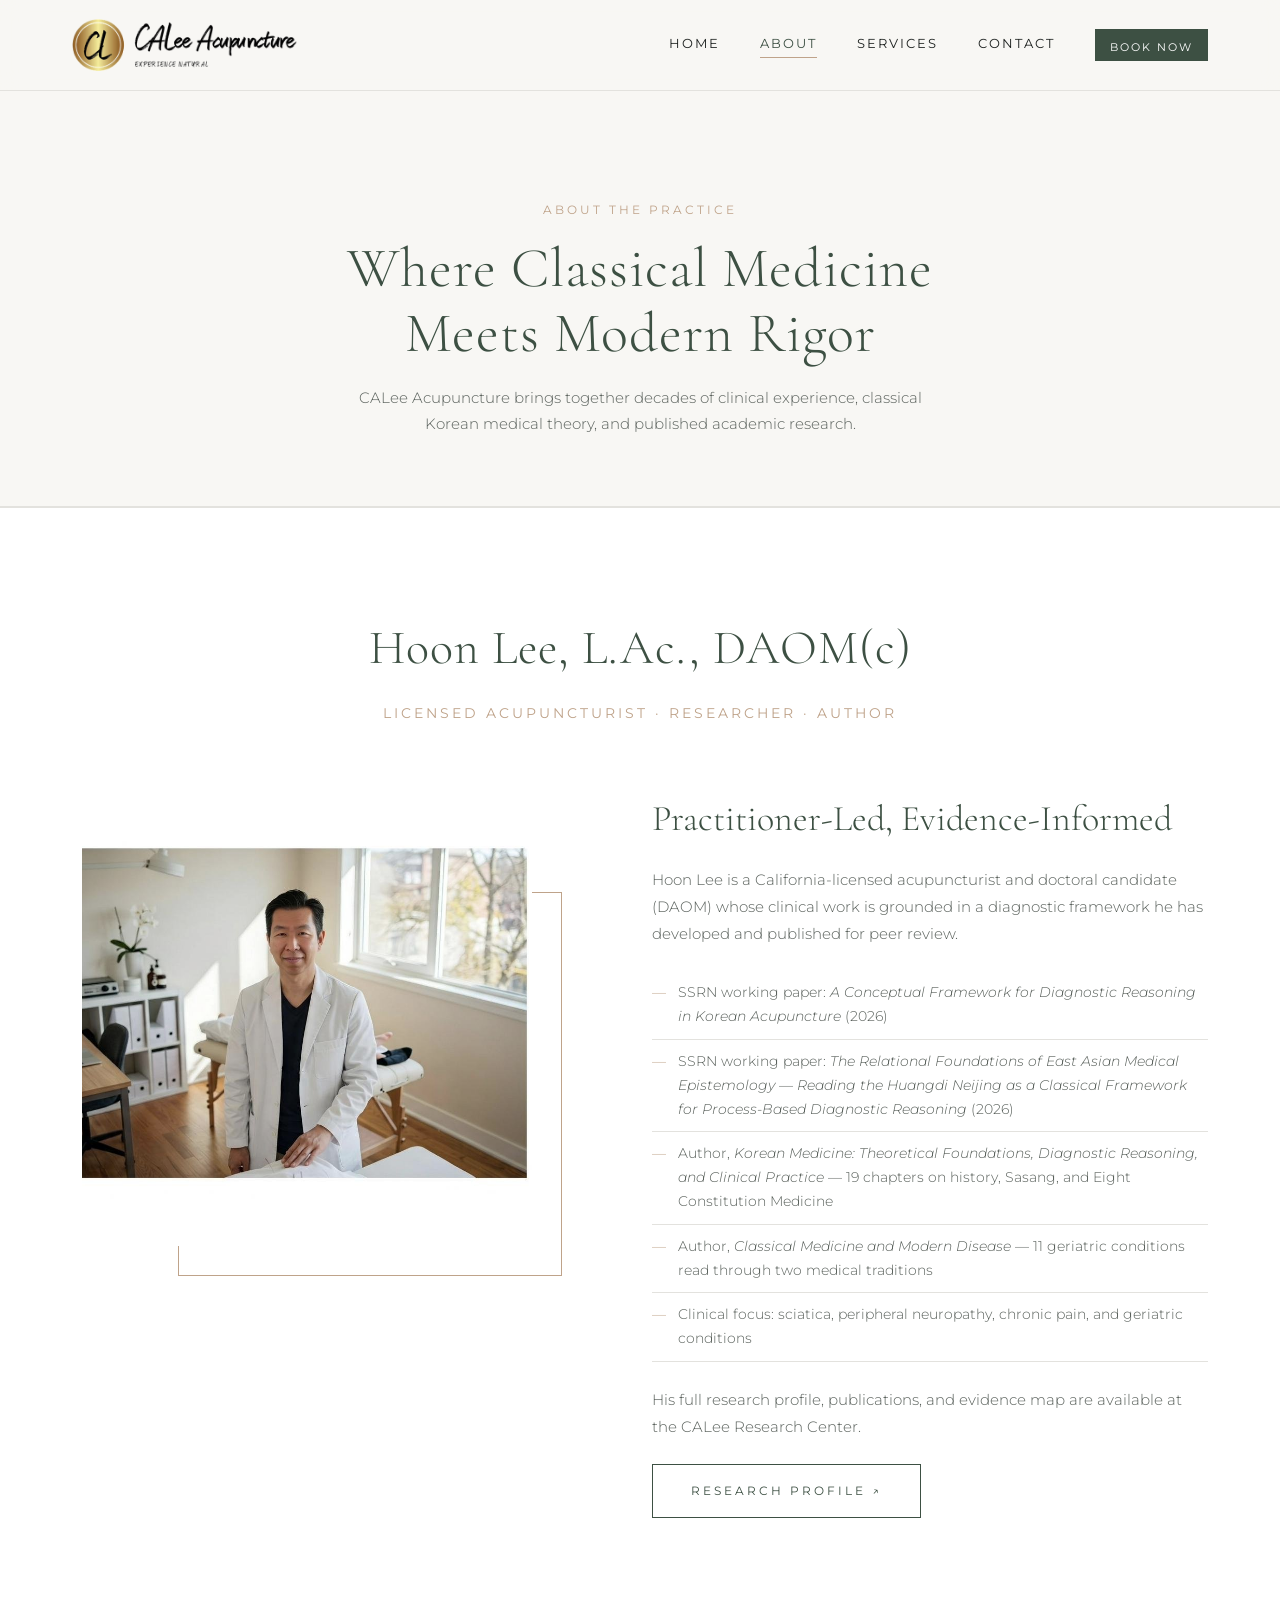
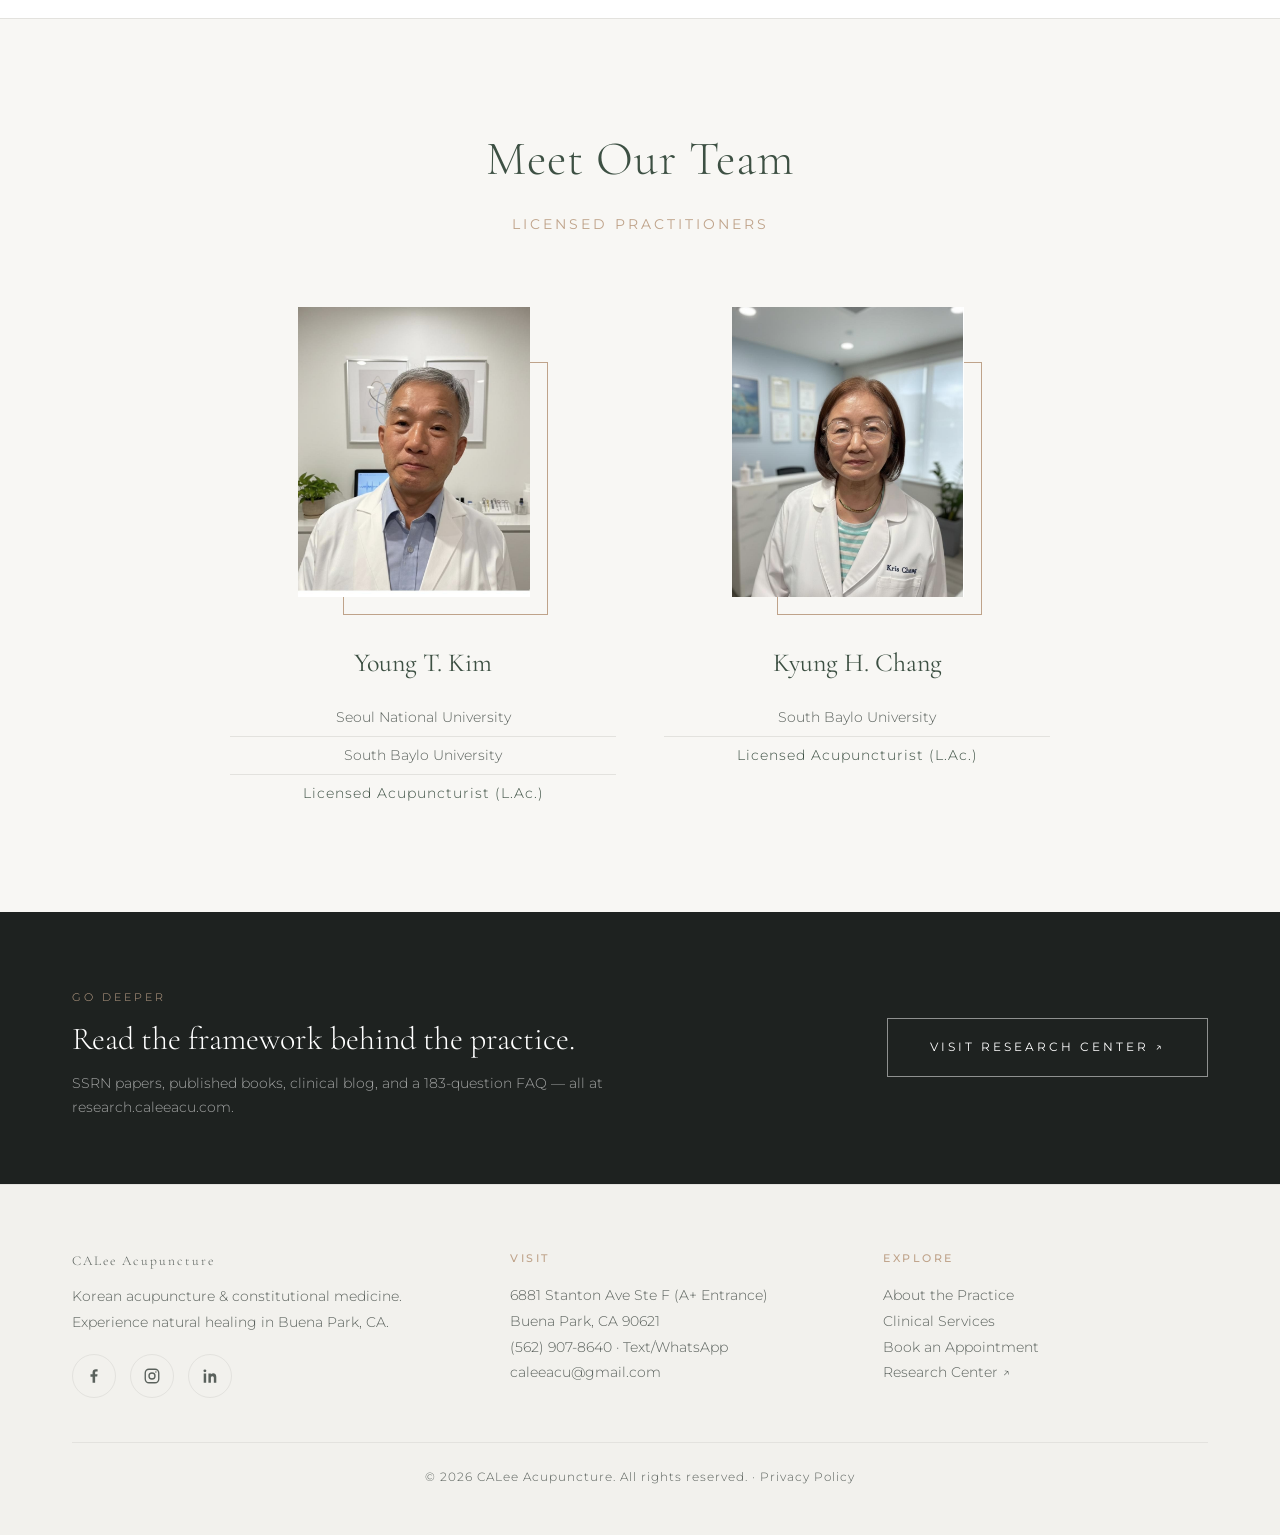
==== commit 9de9d779: "Add files via upload" ====
--- a/about.html
+++ b/about.html
@@ -48,6 +48,7 @@
           <p>Hoon Lee is a California-licensed acupuncturist and doctoral candidate (DAOM) whose clinical work is grounded in a diagnostic framework he has developed and published for peer review.</p>
           <ul class="cred-list">
             <li>SSRN working paper: <em>A Conceptual Framework for Diagnostic Reasoning in Korean Acupuncture</em> (2026)</li>
+            <li>SSRN working paper: <em>The Relational Foundations of East Asian Medical Epistemology — Reading the Huangdi Neijing as a Classical Framework for Process-Based Diagnostic Reasoning</em> (2026)</li>
             <li>Author, <em>Korean Medicine: Theoretical Foundations, Diagnostic Reasoning, and Clinical Practice</em> — 19 chapters on history, Sasang, and Eight Constitution Medicine</li>
             <li>Author, <em>Classical Medicine and Modern Disease</em> — 11 geriatric conditions read through two medical traditions</li>
             <li>Clinical focus: sciatica, peripheral neuropathy, chronic pain, and geriatric conditions</li>
@@ -96,7 +97,7 @@
       <div>
         <p class="kicker">Go Deeper</p>
         <h3>Read the framework behind the practice.</h3>
-        <p>SSRN paper, published books, clinical blog, and a 183-question FAQ — all at research.caleeacu.com.</p>
+        <p>SSRN papers, published books, clinical blog, and a 183-question FAQ — all at research.caleeacu.com.</p>
       </div>
       <a class="cta-button" href="https://research.caleeacu.com" target="_blank" rel="noopener">Visit Research Center &#8599;</a>
     </div>
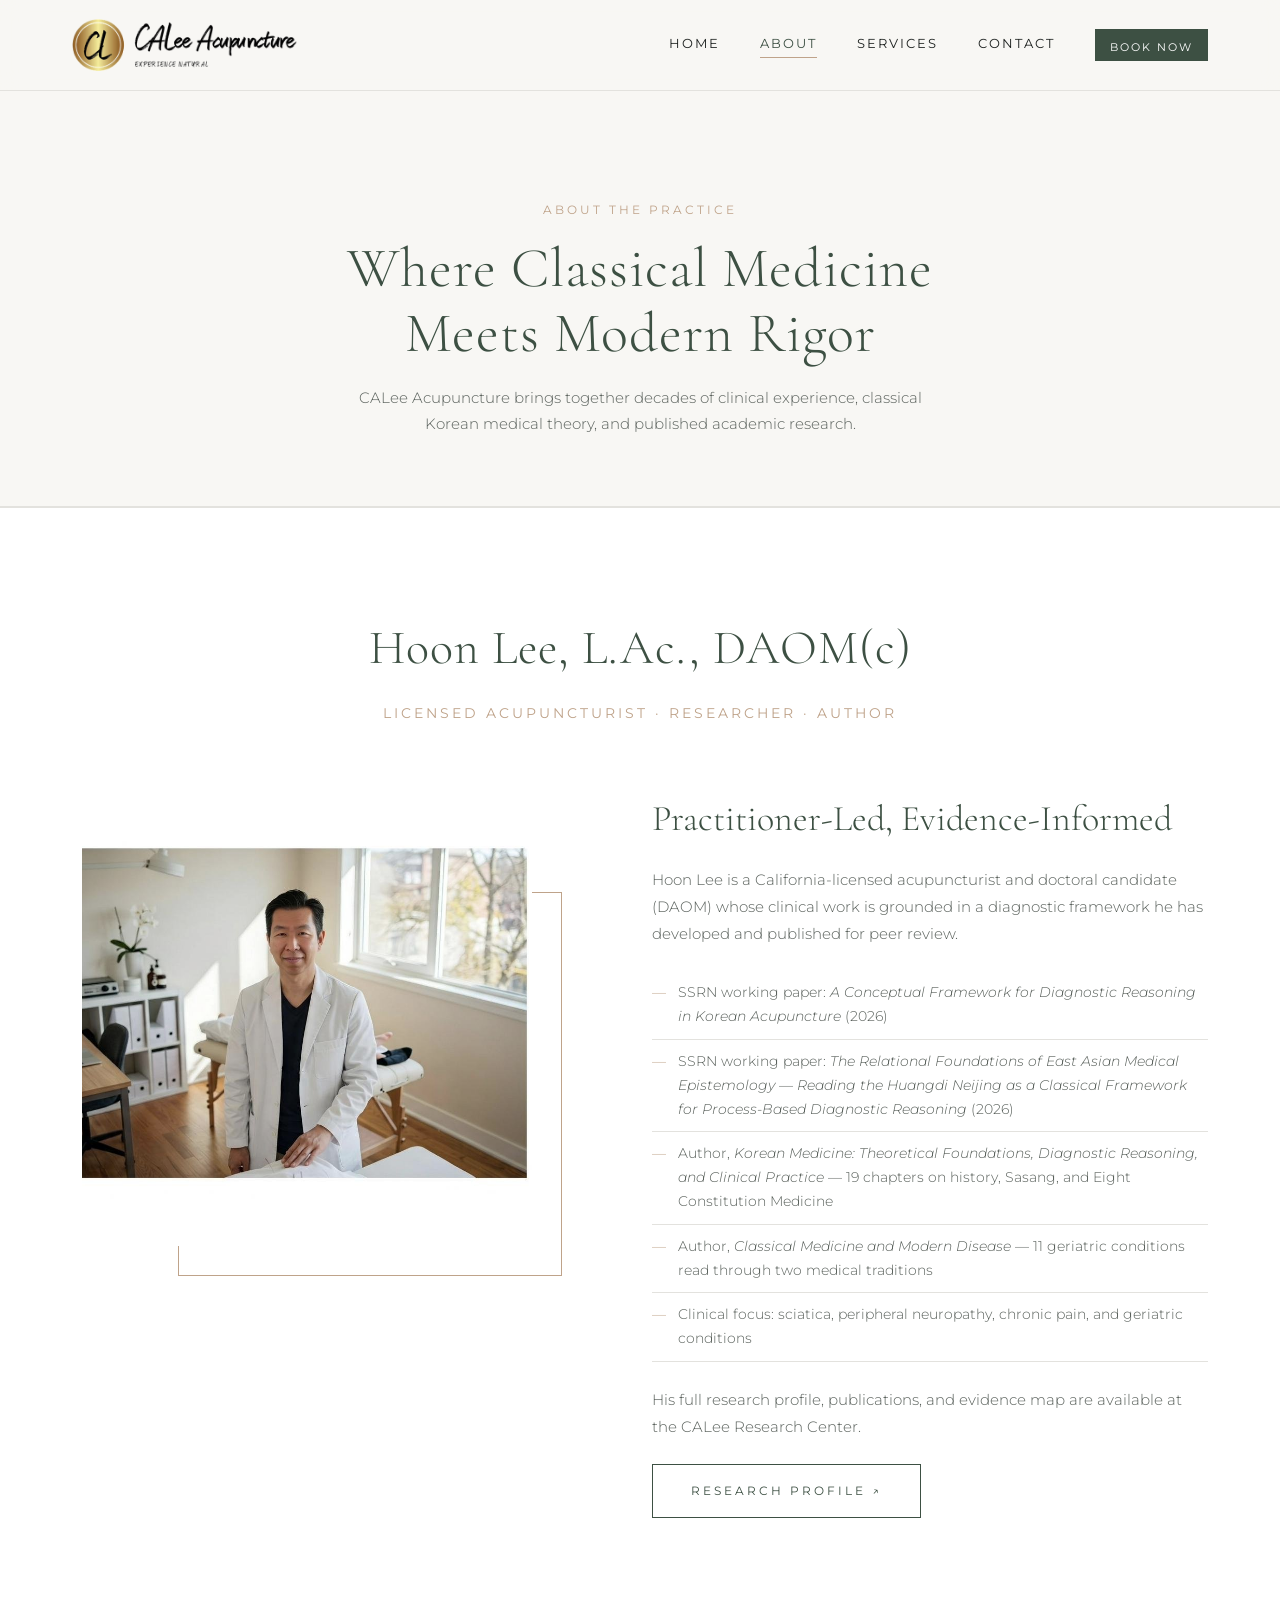
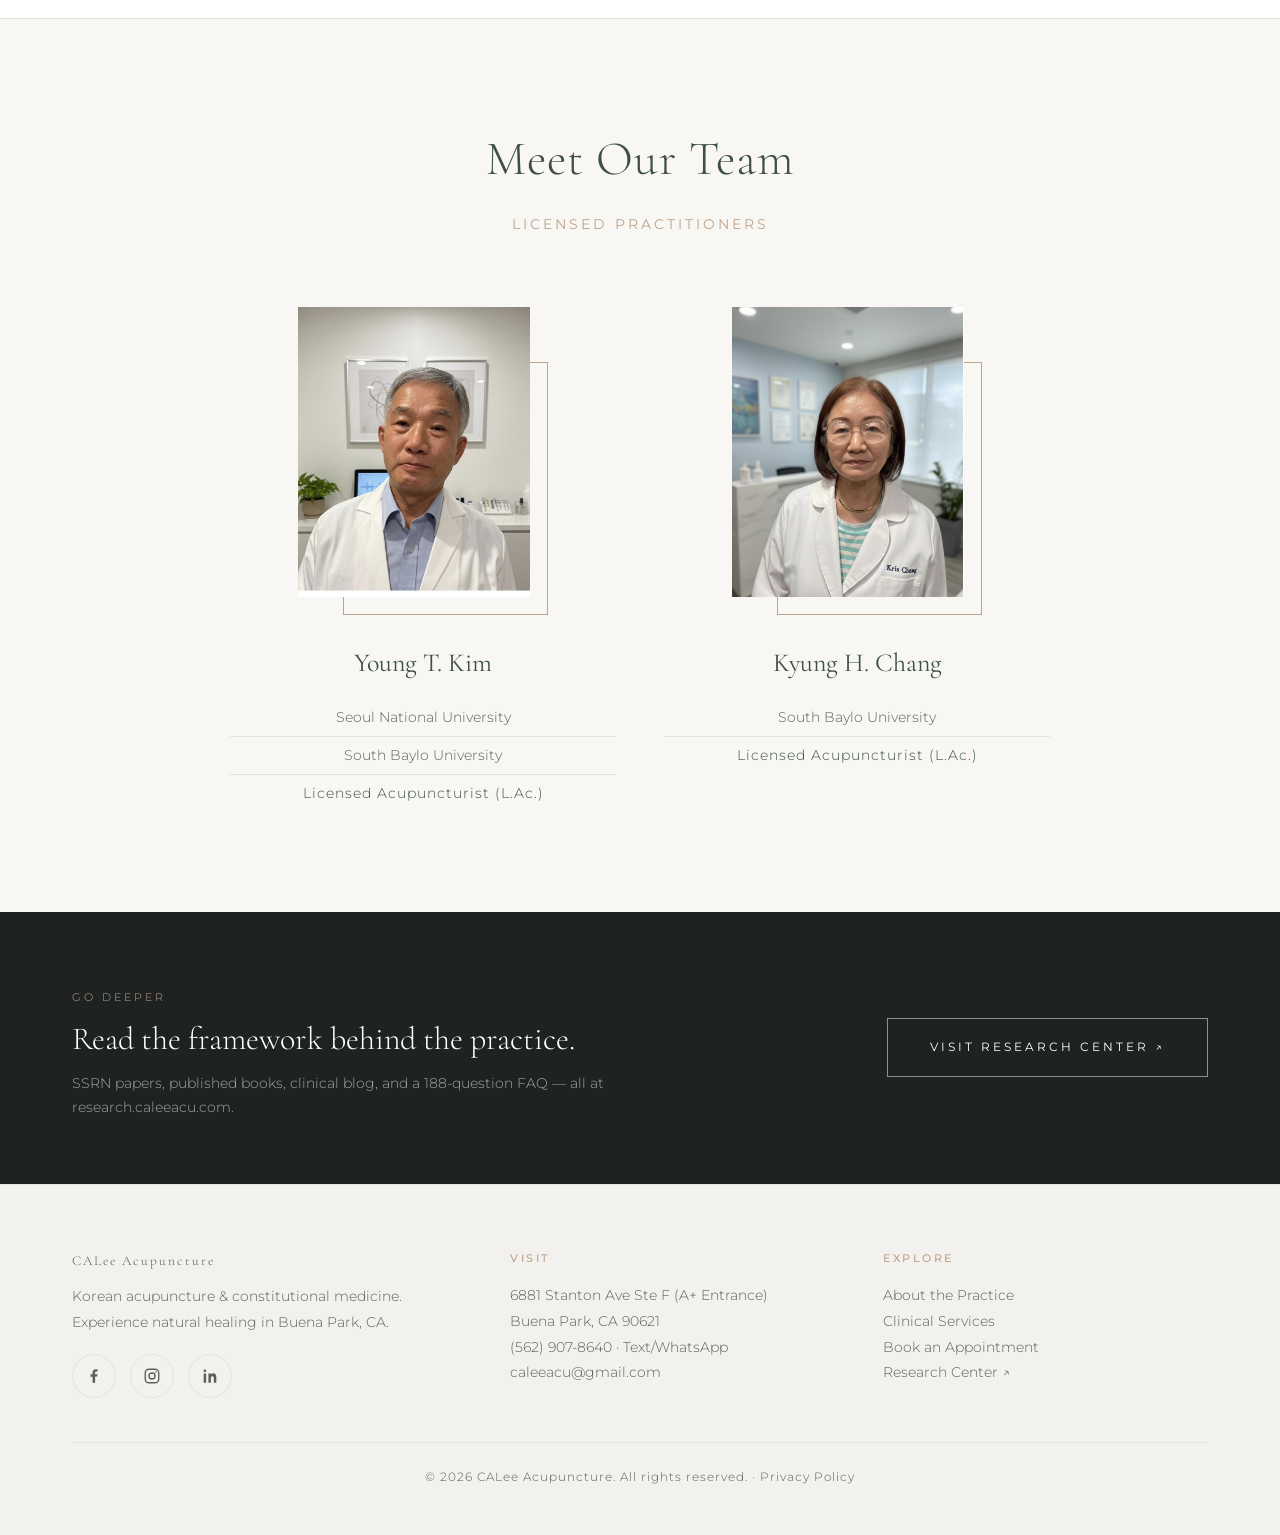
==== commit 174e742d: "Add files via upload" ====
--- a/about.html
+++ b/about.html
@@ -97,7 +97,7 @@
       <div>
         <p class="kicker">Go Deeper</p>
         <h3>Read the framework behind the practice.</h3>
-        <p>SSRN papers, published books, clinical blog, and a 183-question FAQ — all at research.caleeacu.com.</p>
+        <p>SSRN papers, published books, clinical blog, and a 188-question FAQ — all at research.caleeacu.com.</p>
       </div>
       <a class="cta-button" href="https://research.caleeacu.com" target="_blank" rel="noopener">Visit Research Center &#8599;</a>
     </div>
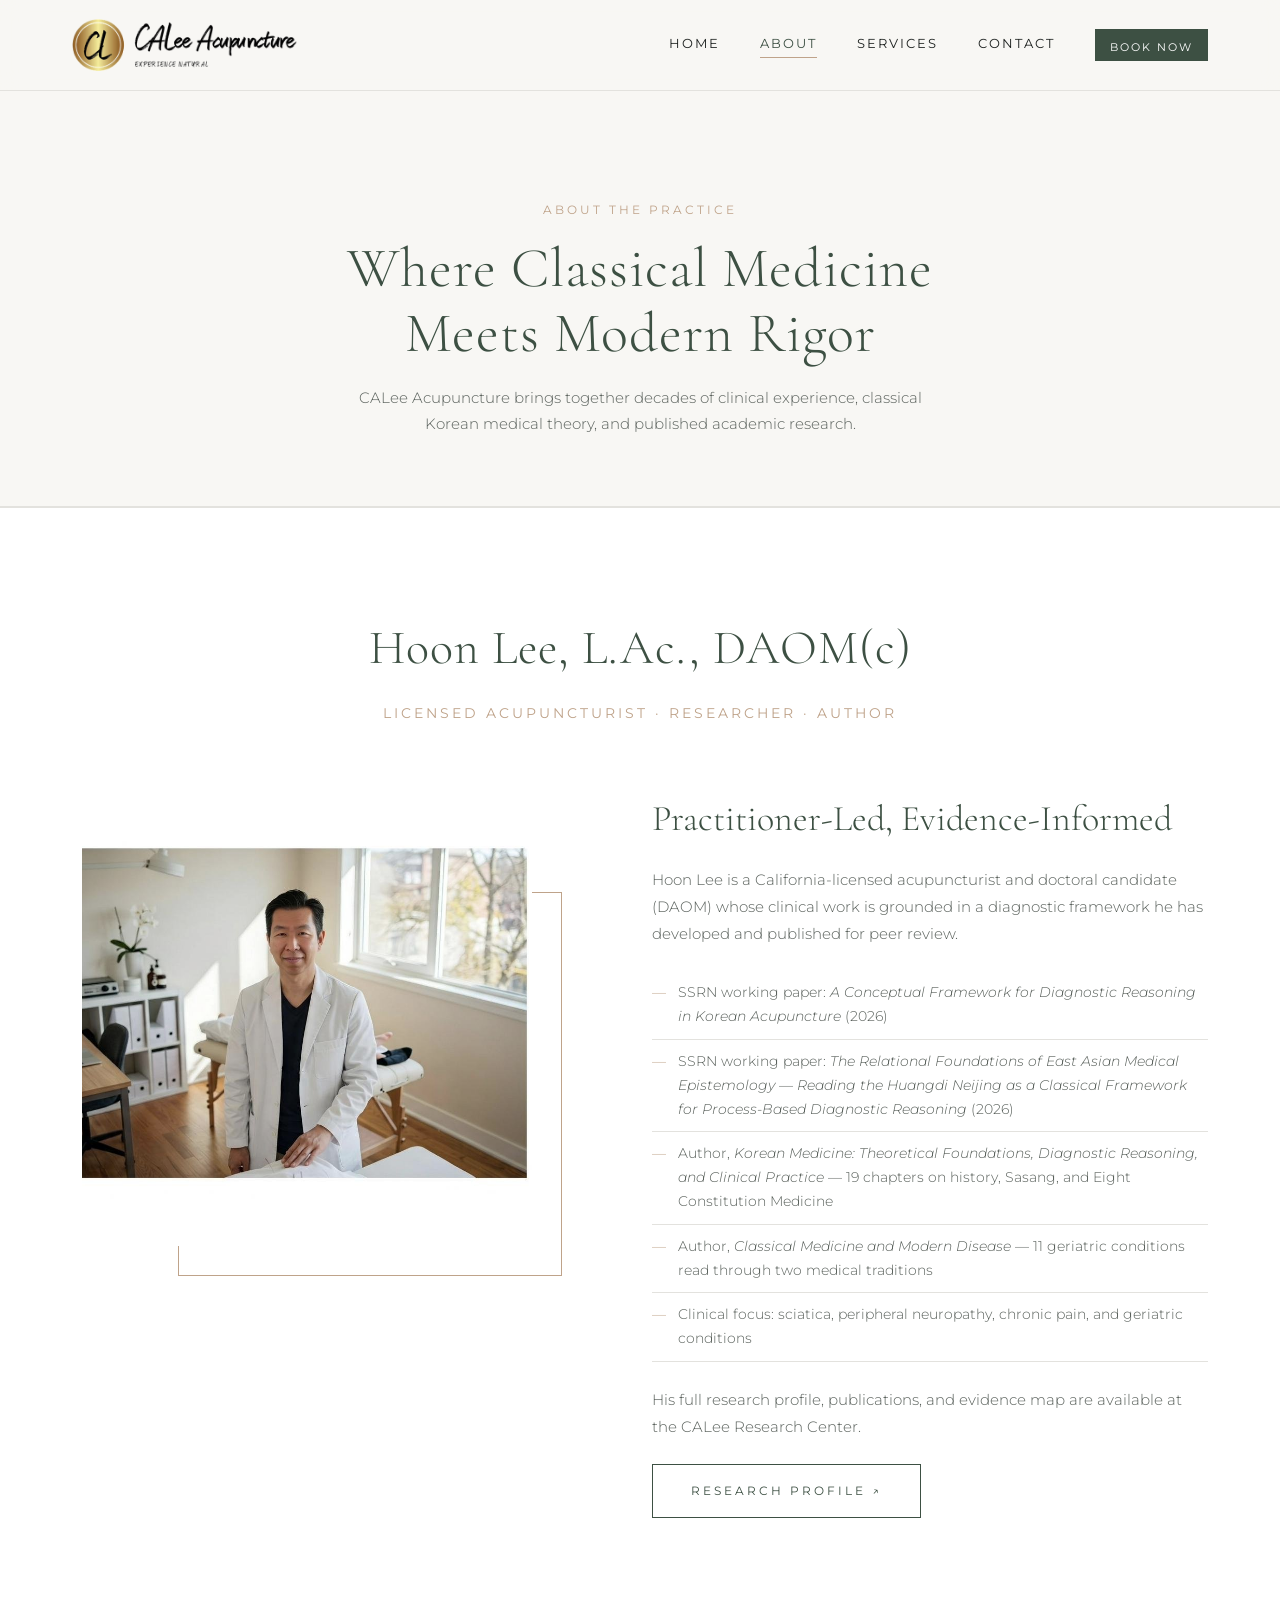
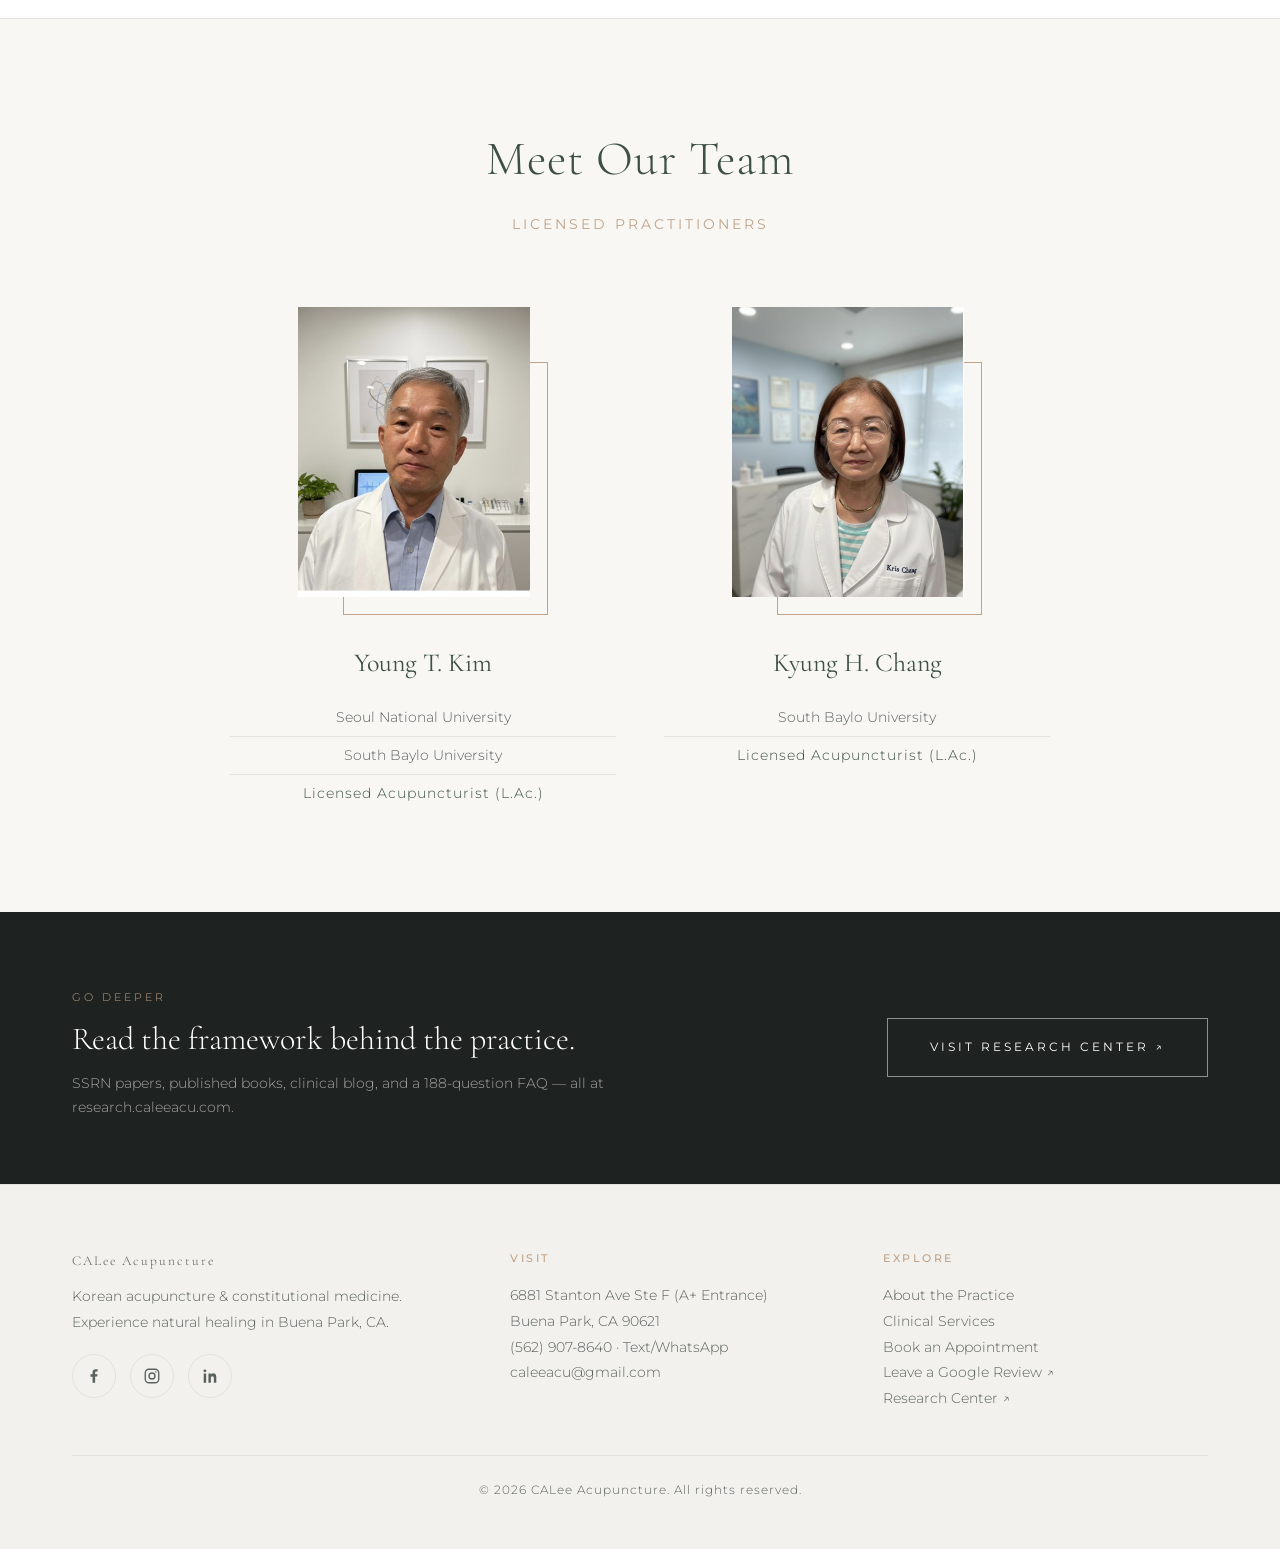
==== commit 2ab8afb4: "Add files via upload" ====
--- a/about.html
+++ b/about.html
@@ -15,6 +15,19 @@
 
 <title>About — CALee Acupuncture | Hoon Lee, L.Ac., DAOM(c)</title>
 <meta name="description" content="Meet Hoon Lee, L.Ac., DAOM(c) — licensed acupuncturist, published researcher, and author. Learn the philosophy behind CALee Acupuncture in Buena Park, CA."/>
+<link rel="canonical" href="https://caleeacu.com/about.html"/>
+<meta property="og:type" content="website"/>
+<meta property="og:url" content="https://caleeacu.com/about.html"/>
+<meta property="og:title" content="About — CALee Acupuncture | Hoon Lee, L.Ac., DAOM(c)"/>
+<meta property="og:description" content="Meet Hoon Lee, L.Ac., DAOM(c) — licensed acupuncturist, published researcher, and author. Learn the philosophy behind CALee Acupuncture in Buena Park, CA."/>
+<meta property="og:image" content="https://caleeacu.com/assets/images/og-image.jpg"/>
+<meta property="og:image:width" content="1200"/>
+<meta property="og:image:height" content="630"/>
+<meta name="twitter:card" content="summary_large_image"/>
+<meta name="twitter:title" content="About — CALee Acupuncture | Hoon Lee, L.Ac., DAOM(c)"/>
+<meta name="twitter:description" content="Meet Hoon Lee, L.Ac., DAOM(c) — licensed acupuncturist, published researcher, and author. Learn the philosophy behind CALee Acupuncture in Buena Park, CA."/>
+<meta name="twitter:image" content="https://caleeacu.com/assets/images/og-image.jpg"/>
+
 <link rel="preconnect" href="https://fonts.googleapis.com"/>
 <link rel="preconnect" href="https://fonts.gstatic.com" crossorigin/>
 <link href="https://fonts.googleapis.com/css2?family=Cormorant+Garamond:ital,wght@0,300;0,400;0,600;1,400&family=Montserrat:wght@200;300;400;500&display=swap" rel="stylesheet"/>
--- a/assets/clinic.css
+++ b/assets/clinic.css
@@ -542,3 +542,7 @@
   .directions-panel{padding:32px 24px;}
   .directions-panel .cta-ghost{width:100%;}
 }
+
+/* ── v8: google review CTA ── */
+.ca-review{border-left:3px solid var(--accent);}
+.ca-review:hover{background:var(--accent-soft);}
